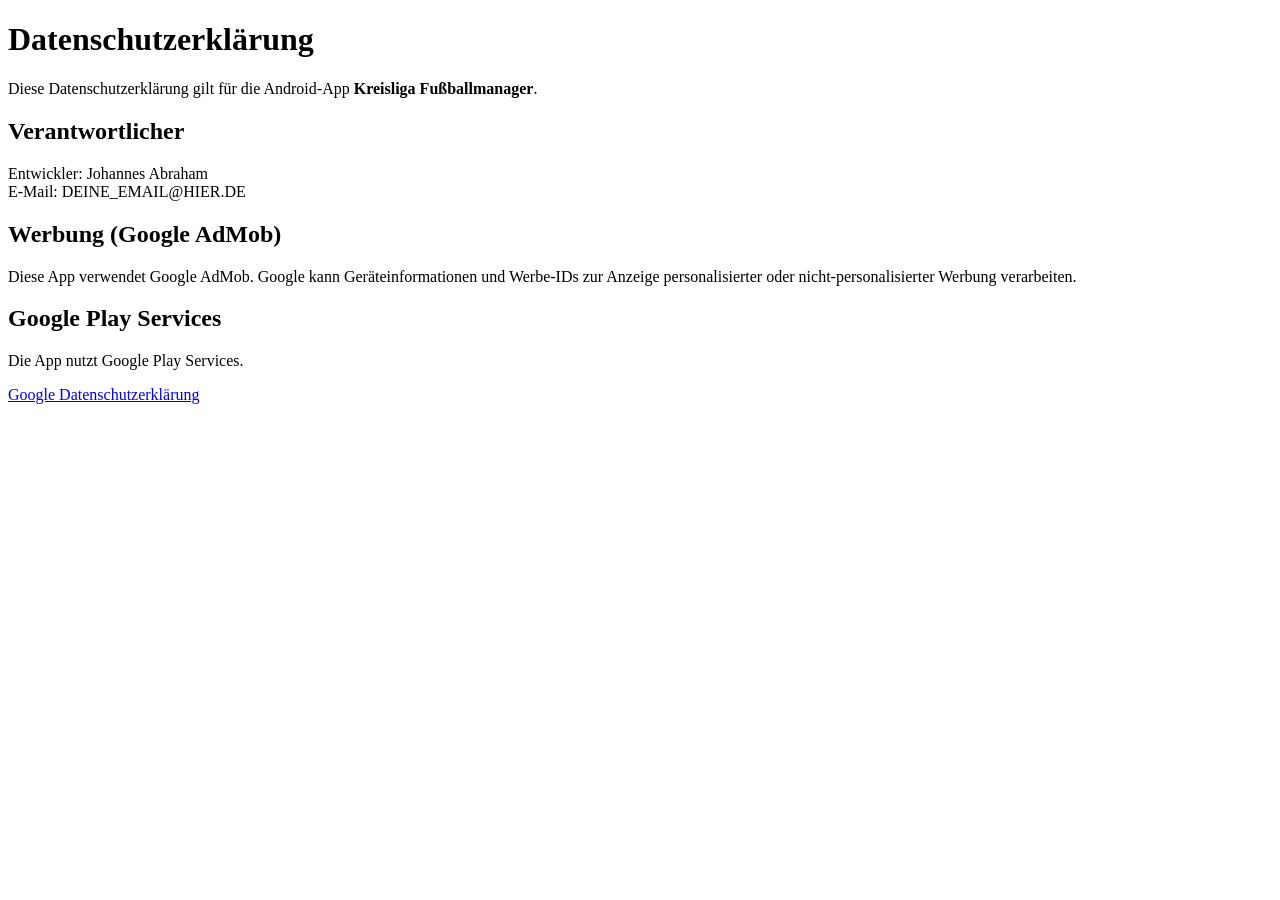
==== index.html @ 64cc6df3 "Create index.html" ====
<!DOCTYPE html>
<html lang="de">
<head>
  <meta charset="UTF-8">
  <title>Datenschutzerklärung – Kreisliga Fußballmanager</title>
</head>
<body>
  <h1>Datenschutzerklärung</h1>

  <p>
    Diese Datenschutzerklärung gilt für die Android-App
    <strong>Kreisliga Fußballmanager</strong>.
  </p>

  <h2>Verantwortlicher</h2>
  <p>
    Entwickler: Johannes Abraham<br>
    E-Mail: DEINE_EMAIL@HIER.DE
  </p>

  <h2>Werbung (Google AdMob)</h2>
  <p>
    Diese App verwendet Google AdMob. Google kann Geräteinformationen
    und Werbe-IDs zur Anzeige personalisierter oder nicht-personalisierter
    Werbung verarbeiten.
  </p>

  <h2>Google Play Services</h2>
  <p>
    Die App nutzt Google Play Services.
  </p>

  <p>
    <a href="https://policies.google.com/privacy">Google Datenschutzerklärung</a>
  </p>
</body>
</html>
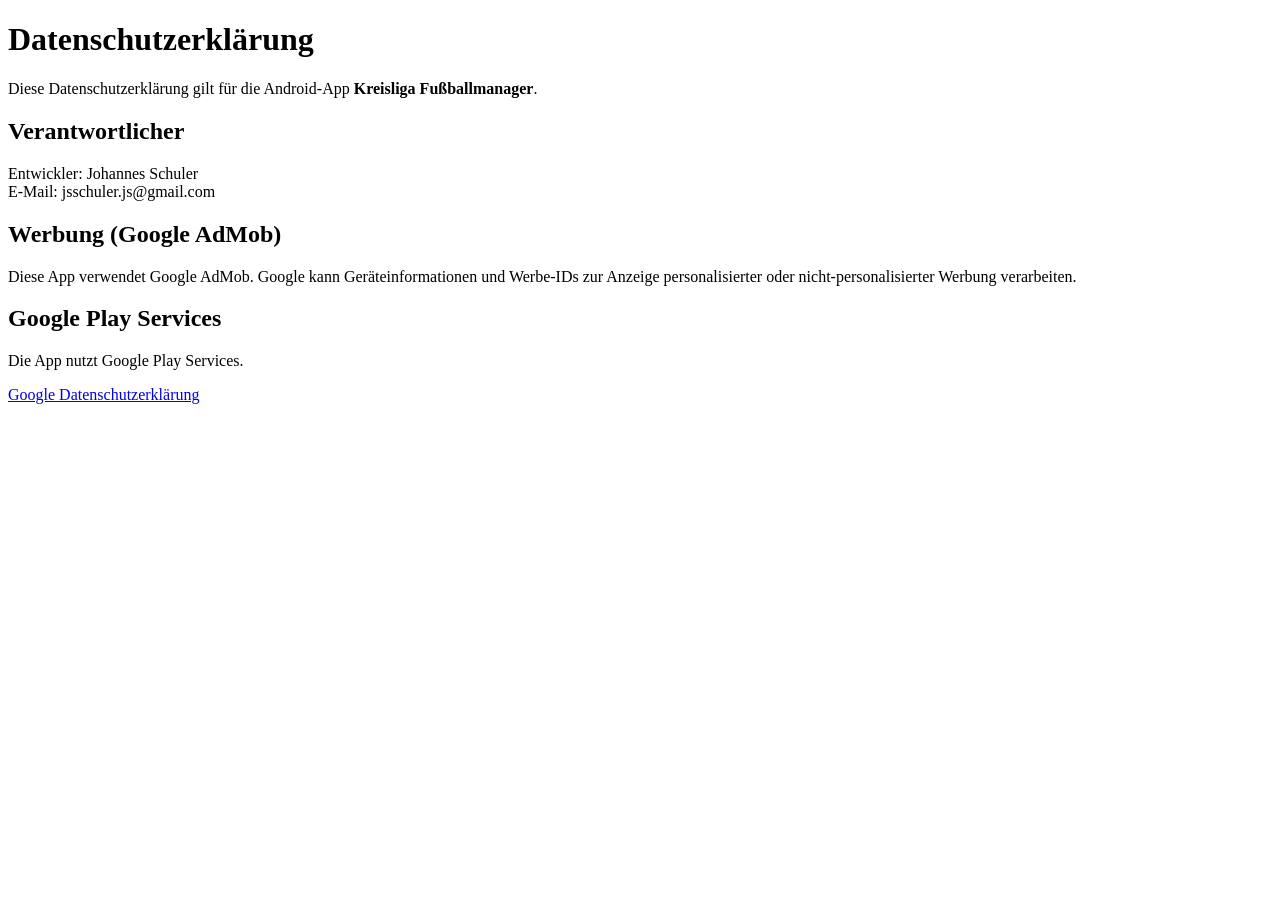
==== commit 25e24215: "Update index.html" ====
--- a/index.html
+++ b/index.html
@@ -14,8 +14,8 @@
 
   <h2>Verantwortlicher</h2>
   <p>
-    Entwickler: Johannes Abraham<br>
-    E-Mail: DEINE_EMAIL@HIER.DE
+    Entwickler: Johannes Schuler<br>
+    E-Mail: jsschuler.js@gmail.com
   </p>
 
   <h2>Werbung (Google AdMob)</h2>
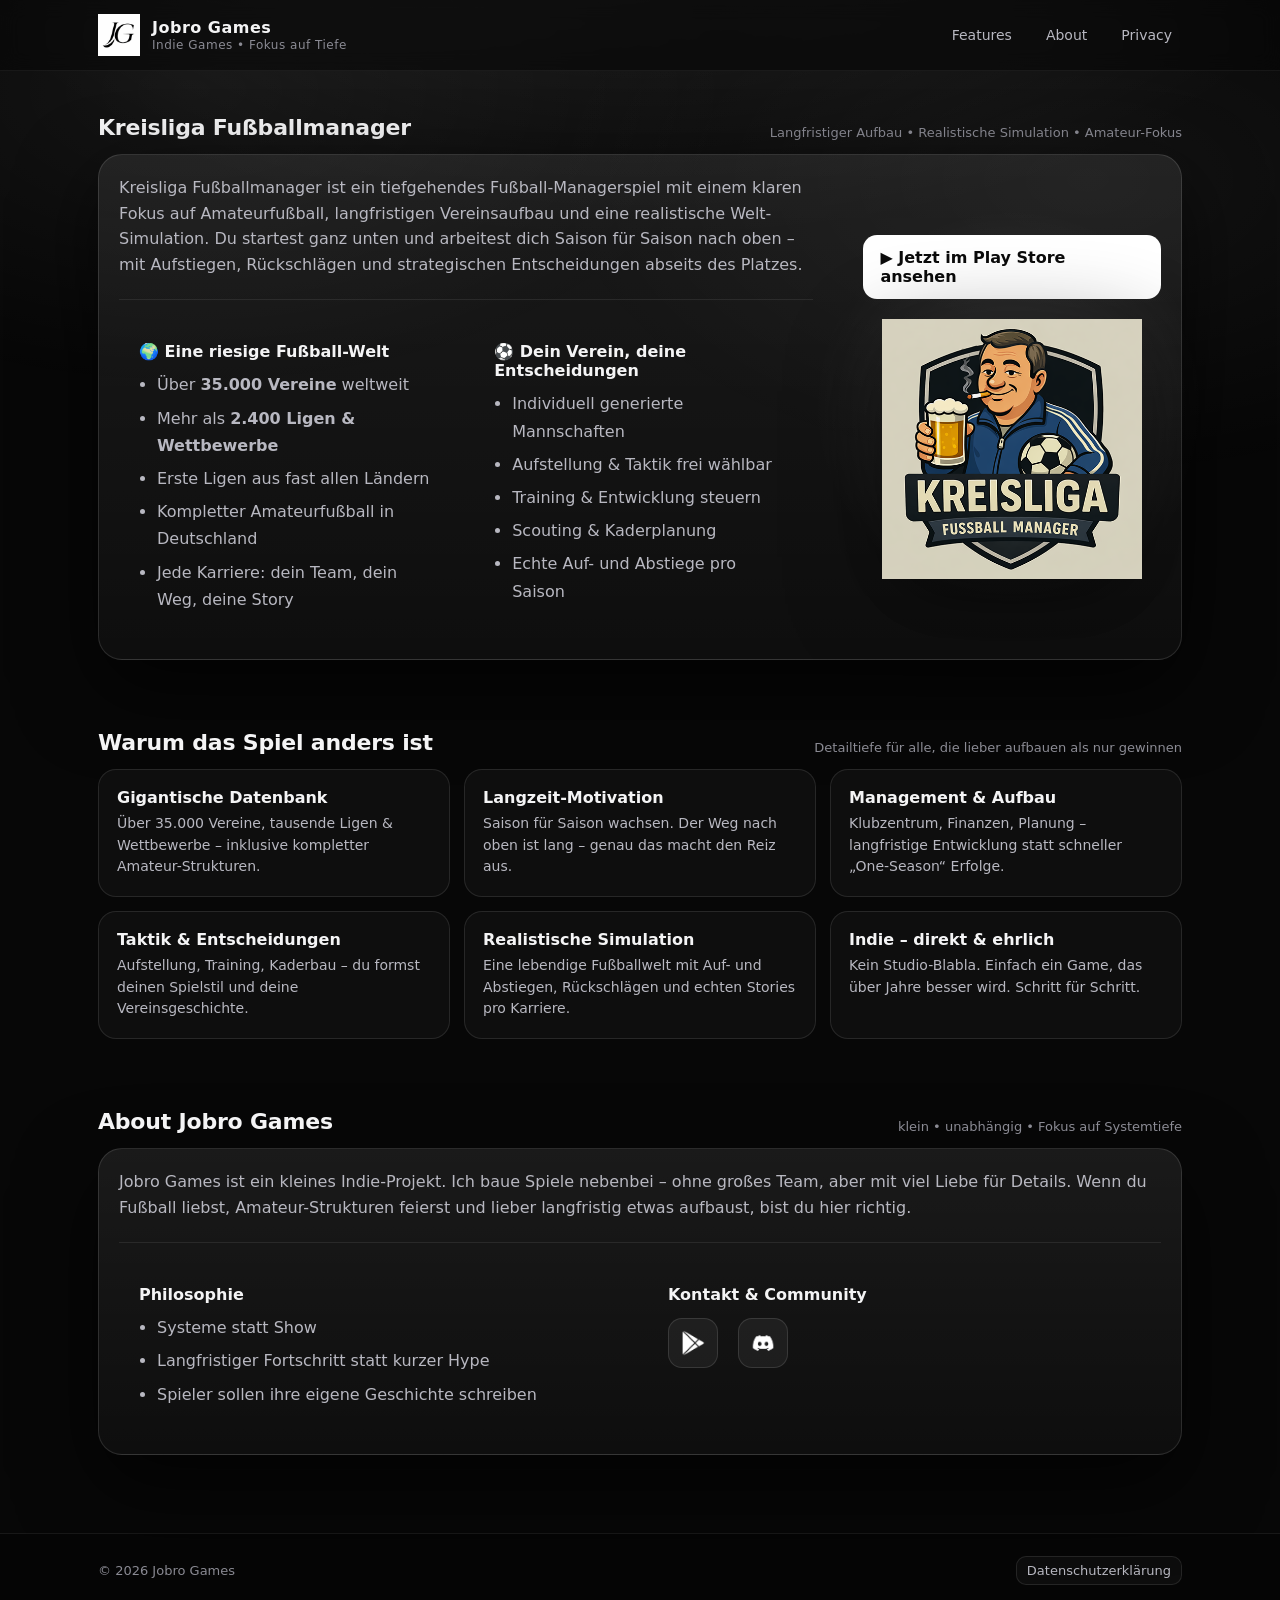
==== commit bffb435a: "Add files via upload" ====
--- a/index.html
+++ b/index.html
@@ -1,37 +1,787 @@
-<!DOCTYPE html>
-<html lang="de">
-<head>
-  <meta charset="UTF-8">
-  <title>Datenschutzerklärung – Kreisliga Fußballmanager</title>
-</head>
-<body>
-  <h1>Datenschutzerklärung</h1>
-
-  <p>
-    Diese Datenschutzerklärung gilt für die Android-App
-    <strong>Kreisliga Fußballmanager</strong>.
-  </p>
-
-  <h2>Verantwortlicher</h2>
-  <p>
-    Entwickler: Johannes Schuler<br>
-    E-Mail: jsschuler.js@gmail.com
-  </p>
-
-  <h2>Werbung (Google AdMob)</h2>
-  <p>
-    Diese App verwendet Google AdMob. Google kann Geräteinformationen
-    und Werbe-IDs zur Anzeige personalisierter oder nicht-personalisierter
-    Werbung verarbeiten.
-  </p>
-
-  <h2>Google Play Services</h2>
-  <p>
-    Die App nutzt Google Play Services.
-  </p>
-
-  <p>
-    <a href="https://policies.google.com/privacy">Google Datenschutzerklärung</a>
-  </p>
-</body>
-</html>
+<!DOCTYPE html>
+<html lang="de">
+<head>
+  <meta charset="UTF-8" />
+  <meta name="viewport" content="width=device-width, initial-scale=1.0" />
+  <title>Jobro Games</title>
+  <meta name="description" content="Jobro Games – Indie Game Development. Featured: Kreisliga Fußballmanager." />
+
+  <style>
+    :root{
+      --bg:#070707;
+      --panel:#0f0f10;
+      --panel2:#121214;
+      --border:#1f1f22;
+      --text:#f4f4f5;
+      --muted:#b8b8c1;
+      --muted2:#8b8b94;
+      --shadow: 0 10px 40px rgba(0,0,0,.55);
+      --radius: 16px;
+      --radius2: 22px;
+    }
+
+    *{box-sizing:border-box}
+    html,body{height:100%}
+    body{
+      margin:0;
+      font-family: ui-sans-serif, system-ui, -apple-system, Segoe UI, Roboto, Arial, "Helvetica Neue", sans-serif;
+        color:var(--text);
+        background: var(--bg);
+        overflow-x:hidden;
+    }
+
+    a{color:inherit; text-decoration:none}
+    .container{max-width:1120px; margin:0 auto; padding:0 18px}
+    .nav{
+      position:sticky; top:0; z-index:50;
+      backdrop-filter: blur(10px);
+      background: rgba(7,7,7,.55);
+      border-bottom: 1px solid rgba(255,255,255,.06);
+    }
+    .nav-inner{
+      display:flex; align-items:center; justify-content:space-between;
+      padding:14px 0;
+    }
+    .brand{
+      display:flex; align-items:center; gap:12px;
+      letter-spacing:.5px;
+    }
+    .brand-badge{
+      width:38px; height:38px;
+      border:1px solid rgba(255,255,255,.18);
+      border-radius:12px;
+      display:grid; place-items:center;
+      background: linear-gradient(180deg, rgba(255,255,255,.08), rgba(255,255,255,.02));
+      box-shadow: 0 8px 25px rgba(0,0,0,.45);
+      font-weight:800;
+    }
+    .brand-title{font-weight:800}
+    .brand-sub{font-size:12px; color:var(--muted2); margin-top:1px}
+
+    .nav-links{display:flex; gap:14px; align-items:center}
+    .nav-links a{
+      font-size:14px; color:var(--muted);
+      padding:8px 10px; border-radius:10px;
+      transition:.2s ease;
+    }
+    .nav-links a:hover{
+      color:var(--text);
+      background: rgba(255,255,255,.06);
+    }
+
+    .hero{
+      padding:56px 0 18px;
+    }
+    .hero-grid{
+      display:grid;
+      grid-template-columns: 1.05fr .95fr;
+      gap:22px;
+      align-items:stretch;
+    }
+    @media (max-width: 980px){
+      .hero-grid{grid-template-columns:1fr; }
+    }
+
+    .card{
+      background: linear-gradient(180deg, rgba(255,255,255,.06), rgba(255,255,255,.02));
+      border:1px solid rgba(255,255,255,.10);
+      border-radius: var(--radius2);
+      box-shadow: var(--shadow);
+    }
+
+    .hero-left{padding:28px}
+    .kicker{
+      display:inline-flex; align-items:center; gap:10px;
+      font-size:12px;
+      color: var(--muted);
+      border: 1px solid rgba(255,255,255,.12);
+      background: rgba(255,255,255,.04);
+      padding:8px 12px;
+      border-radius:999px;
+    }
+    .dot{
+      width:8px; height:8px; border-radius:99px;
+      background: rgba(255,255,255,.75);
+      box-shadow: 0 0 0 6px rgba(255,255,255,.10);
+    }
+
+    h1{
+      margin:14px 0 10px;
+      font-size:46px;
+      line-height:1.05;
+      letter-spacing:-.6px;
+    }
+    @media (max-width: 520px){
+      h1{font-size:36px}
+    }
+
+    .lead{
+      margin:0;
+      color: var(--muted);
+      font-size:16px;
+      line-height:1.6;
+      max-width:58ch;
+    }
+
+    .cta-row{
+      display:flex; flex-wrap:wrap; gap:12px;
+      margin-top:18px;
+    }
+    .btn{
+      display:inline-flex; align-items:center; justify-content:center;
+      gap:10px;
+      padding:12px 16px;
+      border-radius: 14px;
+      border:1px solid rgba(255,255,255,.14);
+      background: rgba(255,255,255,.06);
+      color:var(--text);
+      font-weight:700;
+      transition:.2s ease;
+      cursor:pointer;
+      user-select:none;
+    }
+    .btn:hover{
+      background: rgba(255,255,255,.12);
+      transform: translateY(-1px);
+    }
+    .btn.primary{
+      background: #ffffff;
+      color:#0b0b0b;
+      border-color: rgba(255,255,255,.9);
+    }
+    .btn.primary:hover{
+      background:#f0f0f0;
+    }
+    .btn small{font-weight:600; opacity:.8}
+
+    .mini{
+      margin-top:14px;
+      color: var(--muted2);
+      font-size:13px;
+      line-height:1.5;
+    }
+
+    .hero-right{padding:18px; display:flex; flex-direction:column; gap:14px}
+    .slider{
+      position:relative;
+      overflow:hidden;
+      border-radius: 18px;
+      border:1px solid rgba(255,255,255,.10);
+      background: rgba(0,0,0,.35);
+      min-height:320px;
+    }
+    .slides{
+      display:flex;
+      width:100%;
+      height:100%;
+      transition: transform .45s ease;
+    }
+    .slide{
+      min-width:100%;
+      height:320px;
+      display:grid;
+      place-items:center;
+      position:relative;
+      background:
+        radial-gradient(700px 240px at 50% 20%, rgba(255,255,255,.09), transparent 60%),
+        linear-gradient(180deg, rgba(255,255,255,.04), rgba(255,255,255,.01));
+    }
+
+    /* Falls du Screenshots einfügst:
+       Lege später /assets/s1.jpg ... /assets/s5.jpg ins Repo.
+       Dann werden automatisch echte Bilder angezeigt.
+    */
+    .slide img{
+      width:100%;
+      height:100%;
+      object-fit:cover;
+      opacity:.92;
+      display:block;
+    }
+    .placeholder{
+      text-align:center;
+      padding:18px;
+      color: var(--muted);
+      font-size:14px;
+      line-height:1.5;
+    }
+    .placeholder strong{color:var(--text)}
+    .slider-ui{
+      position:absolute; inset:auto 12px 12px 12px;
+      display:flex; justify-content:space-between; align-items:center;
+      gap:12px;
+      pointer-events:none;
+    }
+    .pills{
+      display:flex; gap:8px; align-items:center; pointer-events:auto;
+    }
+    .pill{
+      width:8px; height:8px; border-radius:99px;
+      background: rgba(255,255,255,.28);
+      border:1px solid rgba(255,255,255,.22);
+      cursor:pointer;
+    }
+    .pill.active{background: rgba(255,255,255,.85)}
+    .arrows{
+      display:flex; gap:8px; pointer-events:auto;
+    }
+    .icon-btn{
+      width:38px; height:38px;
+      border-radius:14px;
+      border:1px solid rgba(255,255,255,.16);
+      background: rgba(0,0,0,.28);
+      display:grid; place-items:center;
+      cursor:pointer;
+      transition:.2s ease;
+    }
+    .icon-btn:hover{background: rgba(255,255,255,.10)}
+    .icon{
+      width:14px; height:14px;
+      border-right:2px solid rgba(255,255,255,.85);
+      border-bottom:2px solid rgba(255,255,255,.85);
+      transform: rotate(135deg);
+      margin-left:2px;
+    }
+    .icon.next{transform: rotate(-45deg); margin-left:-2px}
+
+    .stats{
+      display:grid;
+      grid-template-columns: repeat(3, 1fr);
+      gap:12px;
+    }
+    @media (max-width: 520px){
+      .stats{grid-template-columns:1fr}
+    }
+    .stat{
+      padding:14px 14px;
+      border-radius: 16px;
+      border:1px solid rgba(255,255,255,.10);
+      background: rgba(255,255,255,.03);
+    }
+    .stat .big{font-weight:900; font-size:18px}
+    .stat .small{color:var(--muted2); font-size:12px; margin-top:4px}
+
+    section{padding:26px 0}
+    .section-title{
+      display:flex; align-items:flex-end; justify-content:space-between;
+      gap:16px;
+      margin:18px 0 14px;
+    }
+    .section-title h2{
+      margin:0;
+      font-size:22px;
+      letter-spacing:-.2px;
+    }
+    .section-title p{
+      margin:0;
+      color: var(--muted2);
+      font-size:13px;
+    }
+
+    .grid-2{
+      display:grid;
+      grid-template-columns: 1fr 1fr;
+      gap:16px;
+    }
+    @media (max-width: 980px){
+      .grid-2{grid-template-columns:1fr}
+    }
+
+    .panel{padding:20px}
+    .panel h3{margin:0 0 10px; font-size:16px}
+    .panel ul{margin:0; padding-left:18px; color:var(--muted); line-height:1.7}
+    .panel li{margin:6px 0}
+
+    .feature-grid{
+      display:grid;
+      grid-template-columns: repeat(3, 1fr);
+      gap:14px;
+    }
+    @media (max-width: 980px){
+      .feature-grid{grid-template-columns:1fr}
+    }
+    .feature{
+      padding:18px;
+      border-radius: 18px;
+      border:1px solid rgba(255,255,255,.10);
+      background: rgba(255,255,255,.03);
+    }
+    .feature .title{font-weight:900; margin-bottom:6px}
+    .feature .desc{color:var(--muted); font-size:14px; line-height:1.55}
+
+    .divider{
+      height:1px; background: rgba(255,255,255,.08);
+      margin: 22px 0;
+    }
+
+    footer{
+      margin-top: 30px;
+      border-top:1px solid rgba(255,255,255,.08);
+      background: rgba(0,0,0,.25);
+    }
+    .footer-inner{
+      padding:22px 0;
+      display:flex; flex-wrap:wrap;
+      gap:14px;
+      align-items:center;
+      justify-content:space-between;
+      color: var(--muted2);
+      font-size:13px;
+    }
+    .footer-links{display:flex; gap:12px; flex-wrap:wrap}
+    .footer-links a{
+      color: var(--muted);
+      padding:6px 10px;
+      border-radius: 10px;
+      border:1px solid rgba(255,255,255,.10);
+      background: rgba(255,255,255,.03);
+    }
+    .footer-links a:hover{
+      color: var(--text);
+      background: rgba(255,255,255,.08);
+    }
+
+    /* Smooth reveal */
+    .reveal{opacity:0; transform: translateY(10px); transition: .55s ease}
+    .reveal.show{opacity:1; transform: translateY(0)}
+    .brand-logo{
+        width:42px;
+        height:42px;
+        display:flex;
+        align-items:center;
+        justify-content:center;
+        }
+
+        .brand-logo img{
+        max-width:100%;
+        max-height:100%;
+        object-fit:contain;
+        }
+    body::before{
+    content:"";
+    position:fixed;
+    inset:0;
+    z-index:-1;
+    background:
+        radial-gradient(1200px 600px at 50% -120px, rgba(255,255,255,.10), transparent 60%),
+        radial-gradient(900px 500px at 15% 10%, rgba(255,255,255,.06), transparent 60%),
+        radial-gradient(900px 500px at 85% 20%, rgba(255,255,255,.05), transparent 60%);
+    }
+    html{
+    scroll-behavior: smooth;
+    }
+    .brand-logo img{
+  max-width:100%;
+  max-height:100%;
+  object-fit:contain;
+}
+.game-layout{
+  display:grid;
+  grid-template-columns: 1.2fr 0.8fr;
+  gap:40px;
+  align-items:center;
+}
+
+.game-right{
+  display:flex;
+  justify-content:center;
+  align-items:center;
+}
+
+.game-right img{
+  max-width:100%;
+  height:auto;
+  opacity:0.95;
+  transition:0.3s ease;
+}
+
+
+/* Mobile */
+@media (max-width: 980px){
+  .game-layout{
+    grid-template-columns:1fr;
+  }
+
+  .game-right{
+    margin-top:30px;
+  }
+}
+
+.game-layout{
+  display:grid;
+  grid-template-columns: 1.1fr 0.9fr;
+  gap:50px;
+  align-items:center;
+  position:relative;
+}
+
+.game-left{
+  position:relative;
+  z-index:2;
+}
+
+.game-right{
+  position:relative;
+  display:flex;
+  flex-direction:column;
+  align-items:center;
+  justify-content:center;
+  gap:20px;
+}
+
+.game-right img{
+  max-width:420px;
+  width:100%;
+  height:auto;
+  opacity:0.96;
+  transition:0.4s ease;
+  filter: drop-shadow(0 30px 60px rgba(0,0,0,.6));
+}
+
+/* dezenter Glow hinter Logo */
+.game-right::before{
+  content:"";
+  position:absolute;
+  width:480px;
+  height:480px;
+  background:radial-gradient(circle, rgba(255,255,255,.12), transparent 60%);
+  z-index:-1;
+  border-radius:50%;
+}
+
+@media (max-width: 980px){
+  .game-layout{
+    grid-template-columns:1fr;
+    gap:30px;
+  }
+
+  .game-right{
+    order:-1;
+  }
+
+  .game-right img{
+    max-width:280px;
+  }
+
+  .hero-cta{
+    width:100%;
+    text-align:center;
+  }
+}
+
+.card{
+  background: linear-gradient(180deg, rgba(255,255,255,.08), rgba(255,255,255,.03));
+  border:1px solid rgba(255,255,255,.12);
+  border-radius: 24px;
+  box-shadow: 0 30px 80px rgba(0,0,0,.65);
+}
+.game-right img{
+  width:260px;           /* <- hier die Zielbreite */
+  max-width:100%;
+  height:auto;
+  opacity:0.96;
+  transition:0.4s ease;
+  filter: drop-shadow(0 25px 50px rgba(0,0,0,.55));
+}
+
+.game-layout{
+  grid-template-columns: 1.4fr 0.6fr;
+}
+
+.icon-links{
+  display:flex;
+  gap:20px;
+  margin-top:14px;
+}
+
+.icon-link{
+  width:50px;
+  height:50px;
+  display:flex;
+  align-items:center;
+  justify-content:center;
+  border-radius:14px;
+  border:1px solid rgba(255,255,255,.12);
+  background:rgba(255,255,255,.05);
+  transition:.25s ease;
+}
+
+.icon-link:hover{
+  background:rgba(255,255,255,.12);
+  transform:translateY(-3px);
+}
+
+.icon-link img{
+  width:26px;
+  height:26px;
+  object-fit:contain;
+}
+
+section{
+  scroll-margin-top: 90px;
+}
+
+  </style>
+</head>
+
+<body>
+  <div class="nav">
+    <div class="container">
+      <div class="nav-inner">
+        <div class="brand">
+          <div class="brand-logo">
+            <img src="/assets/logo.png" alt="Jobro Games Logo">
+            </div>
+          <div>
+            <div class="brand-title">Jobro Games</div>
+            <div class="brand-sub">Indie Games • Fokus auf Tiefe</div>
+          </div>
+        </div>
+        <div class="nav-links">
+          <a href="#features">Features</a>
+          <a href="#about">About</a>
+          <a href="/privacy.html">Privacy</a>
+        </div>
+      </div>
+    </div>
+  </div>
+
+  <main class="container">
+
+    <!-- GAME -->
+    <section id="game" class="reveal">
+
+  <div class="section-title">
+    <h2>Kreisliga Fußballmanager</h2>
+    <p>Langfristiger Aufbau • Realistische Simulation • Amateur-Fokus</p>
+  </div>
+
+  <div class="card panel game-layout">
+
+    <!-- LINKER BEREICH -->
+    <div class="game-left">
+      <p class="lead" style="max-width:none">
+        Kreisliga Fußballmanager ist ein tiefgehendes Fußball-Managerspiel mit einem klaren Fokus auf Amateurfußball,
+        langfristigen Vereinsaufbau und eine realistische Welt-Simulation.
+        Du startest ganz unten und arbeitest dich Saison für Saison nach oben – mit Aufstiegen, Rückschlägen
+        und strategischen Entscheidungen abseits des Platzes.
+      </p>
+
+      <div class="divider"></div>
+
+      <div class="grid-2">
+        <div class="panel">
+          <h3>🌍 Eine riesige Fußball-Welt</h3>
+          <ul>
+            <li>Über <strong>35.000 Vereine</strong> weltweit</li>
+            <li>Mehr als <strong>2.400 Ligen & Wettbewerbe</strong></li>
+            <li>Erste Ligen aus fast allen Ländern</li>
+            <li>Kompletter Amateurfußball in Deutschland</li>
+            <li>Jede Karriere: dein Team, dein Weg, deine Story</li>
+          </ul>
+        </div>
+
+        <div class="panel">
+          <h3>⚽ Dein Verein, deine Entscheidungen</h3>
+          <ul>
+            <li>Individuell generierte Mannschaften</li>
+            <li>Aufstellung & Taktik frei wählbar</li>
+            <li>Training & Entwicklung steuern</li>
+            <li>Scouting & Kaderplanung</li>
+            <li>Echte Auf- und Abstiege pro Saison</li>
+          </ul>
+        </div>
+      </div>
+
+
+    </div>
+
+    <!-- RECHTER BEREICH -->
+    <div class="game-right">
+
+    <a class="btn primary hero-cta"
+        href="https://play.google.com/store/apps/details?id=de.kreisliga.manager"
+        target="_blank" rel="noopener">
+        ▶ Jetzt im Play Store ansehen
+    </a>
+    <img src="/assets/kreisliga-logo.png" alt="Kreisliga Fußballmanager Logo">
+    </div>
+
+  </div>
+
+</section>
+
+    <!-- FEATURES -->
+    <section id="features" class="reveal">
+      <div class="section-title">
+        <h2>Warum das Spiel anders ist</h2>
+        <p>Detailtiefe für alle, die lieber aufbauen als nur gewinnen</p>
+      </div>
+
+      <div class="feature-grid">
+        <div class="feature">
+          <div class="title">Gigantische Datenbank</div>
+          <div class="desc">Über 35.000 Vereine, tausende Ligen & Wettbewerbe – inklusive kompletter Amateur-Strukturen.</div>
+        </div>
+        <div class="feature">
+          <div class="title">Langzeit-Motivation</div>
+          <div class="desc">Saison für Saison wachsen. Der Weg nach oben ist lang – genau das macht den Reiz aus.</div>
+        </div>
+        <div class="feature">
+          <div class="title">Management & Aufbau</div>
+          <div class="desc">Klubzentrum, Finanzen, Planung – langfristige Entwicklung statt schneller „One-Season“ Erfolge.</div>
+        </div>
+        <div class="feature">
+          <div class="title">Taktik & Entscheidungen</div>
+          <div class="desc">Aufstellung, Training, Kaderbau – du formst deinen Spielstil und deine Vereinsgeschichte.</div>
+        </div>
+        <div class="feature">
+          <div class="title">Realistische Simulation</div>
+          <div class="desc">Eine lebendige Fußballwelt mit Auf- und Abstiegen, Rückschlägen und echten Stories pro Karriere.</div>
+        </div>
+        <div class="feature">
+          <div class="title">Indie – direkt & ehrlich</div>
+          <div class="desc">Kein Studio-Blabla. Einfach ein Game, das über Jahre besser wird. Schritt für Schritt.</div>
+        </div>
+      </div>
+    </section>
+
+    <!-- ABOUT -->
+    <section id="about" class="reveal">
+      <div class="section-title">
+        <h2>About Jobro Games</h2>
+        <p>klein • unabhängig • Fokus auf Systemtiefe</p>
+      </div>
+
+      <div class="card panel">
+        <p class="lead" style="max-width:none">
+          Jobro Games ist ein kleines Indie-Projekt. Ich baue Spiele nebenbei – ohne großes Team,
+          aber mit viel Liebe für Details. Wenn du Fußball liebst, Amateur-Strukturen feierst und
+          lieber langfristig etwas aufbaust, bist du hier richtig.
+        </p>
+
+        <div class="divider"></div>
+
+        <div class="grid-2">
+          <div class="panel">
+            <h3>Philosophie</h3>
+            <ul>
+              <li>Systeme statt Show</li>
+              <li>Langfristiger Fortschritt statt kurzer Hype</li>
+              <li>Spieler sollen ihre eigene Geschichte schreiben</li>
+            </ul>
+          </div>
+            <div class="panel">
+            <h3>Kontakt & Community</h3>
+
+            <div class="icon-links">
+
+                <a href="https://play.google.com/store/apps/details?id=de.kreisliga.manager"
+                target="_blank" rel="noopener"
+                class="icon-link">
+                <img src="/assets/icons/google-play.png" alt="Google Play">
+                </a>
+
+                <a href="https://discord.gg/mZrKCEYVQP"
+                target="_blank" rel="noopener"
+                class="icon-link">
+                <img src="/assets/icons/discord.png" alt="Discord">
+                </a>
+
+            </div>
+            </div>
+        </div>
+      </div>
+    </section>
+
+    <div style="height:22px"></div>
+  </main>
+
+  <footer>
+    <div class="container">
+      <div class="footer-inner">
+        <div>© <span id="year"></span> Jobro Games</div>
+        <div class="footer-links">
+          <a href="/privacy.html">Datenschutzerklärung</a>
+          <!-- Optional: später ergänzen -->
+          <!-- <a href="/impressum.html">Impressum</a> -->
+        </div>
+      </div>
+    </div>
+  </footer>
+
+  <script>
+    // Footer year
+    document.getElementById("year").textContent = new Date().getFullYear();
+
+    // Reveal on scroll
+    const els = Array.from(document.querySelectorAll(".reveal"));
+    const io = new IntersectionObserver((entries)=>{
+      for(const e of entries){
+        if(e.isIntersecting) e.target.classList.add("show");
+      }
+    }, {threshold: 0.12});
+    els.forEach(el => io.observe(el));
+
+    // Slider
+    const slidesEl = document.getElementById("slides");
+    const sliderEl = document.getElementById("slider");
+    const total = slidesEl.children.length;
+    const pillsEl = document.getElementById("pills");
+    const prevBtn = document.getElementById("prevBtn");
+    const nextBtn = document.getElementById("nextBtn");
+
+    let idx = 0;
+    let autoTimer = null;
+
+    function renderPills(){
+      pillsEl.innerHTML = "";
+      for(let i=0;i<total;i++){
+        const p = document.createElement("div");
+        p.className = "pill" + (i===idx ? " active" : "");
+        p.title = "Slide " + (i+1);
+        p.onclick = () => go(i);
+        pillsEl.appendChild(p);
+      }
+    }
+
+    function go(n){
+      idx = (n + total) % total;
+      slidesEl.style.transform = "translateX(" + (-idx*100) + "%)";
+      renderPills();
+      restartAuto();
+    }
+
+    function prev(){ go(idx - 1); }
+    function next(){ go(idx + 1); }
+
+    function restartAuto(){
+      if(autoTimer) clearInterval(autoTimer);
+      autoTimer = setInterval(next, 5500);
+    }
+
+    prevBtn.onclick = prev;
+    nextBtn.onclick = next;
+
+    // Swipe (mobile)
+    let startX = null;
+    sliderEl.addEventListener("touchstart", (e)=>{
+      startX = e.touches[0].clientX;
+    }, {passive:true});
+    sliderEl.addEventListener("touchend", (e)=>{
+      if(startX == null) return;
+      const endX = e.changedTouches[0].clientX;
+      const diff = endX - startX;
+      if(Math.abs(diff) > 40){
+        diff > 0 ? prev() : next();
+      }
+      startX = null;
+    }, {passive:true});
+
+    // init
+    renderPills();
+    go(0);
+    restartAuto();
+  </script>
+</body>
+</html>
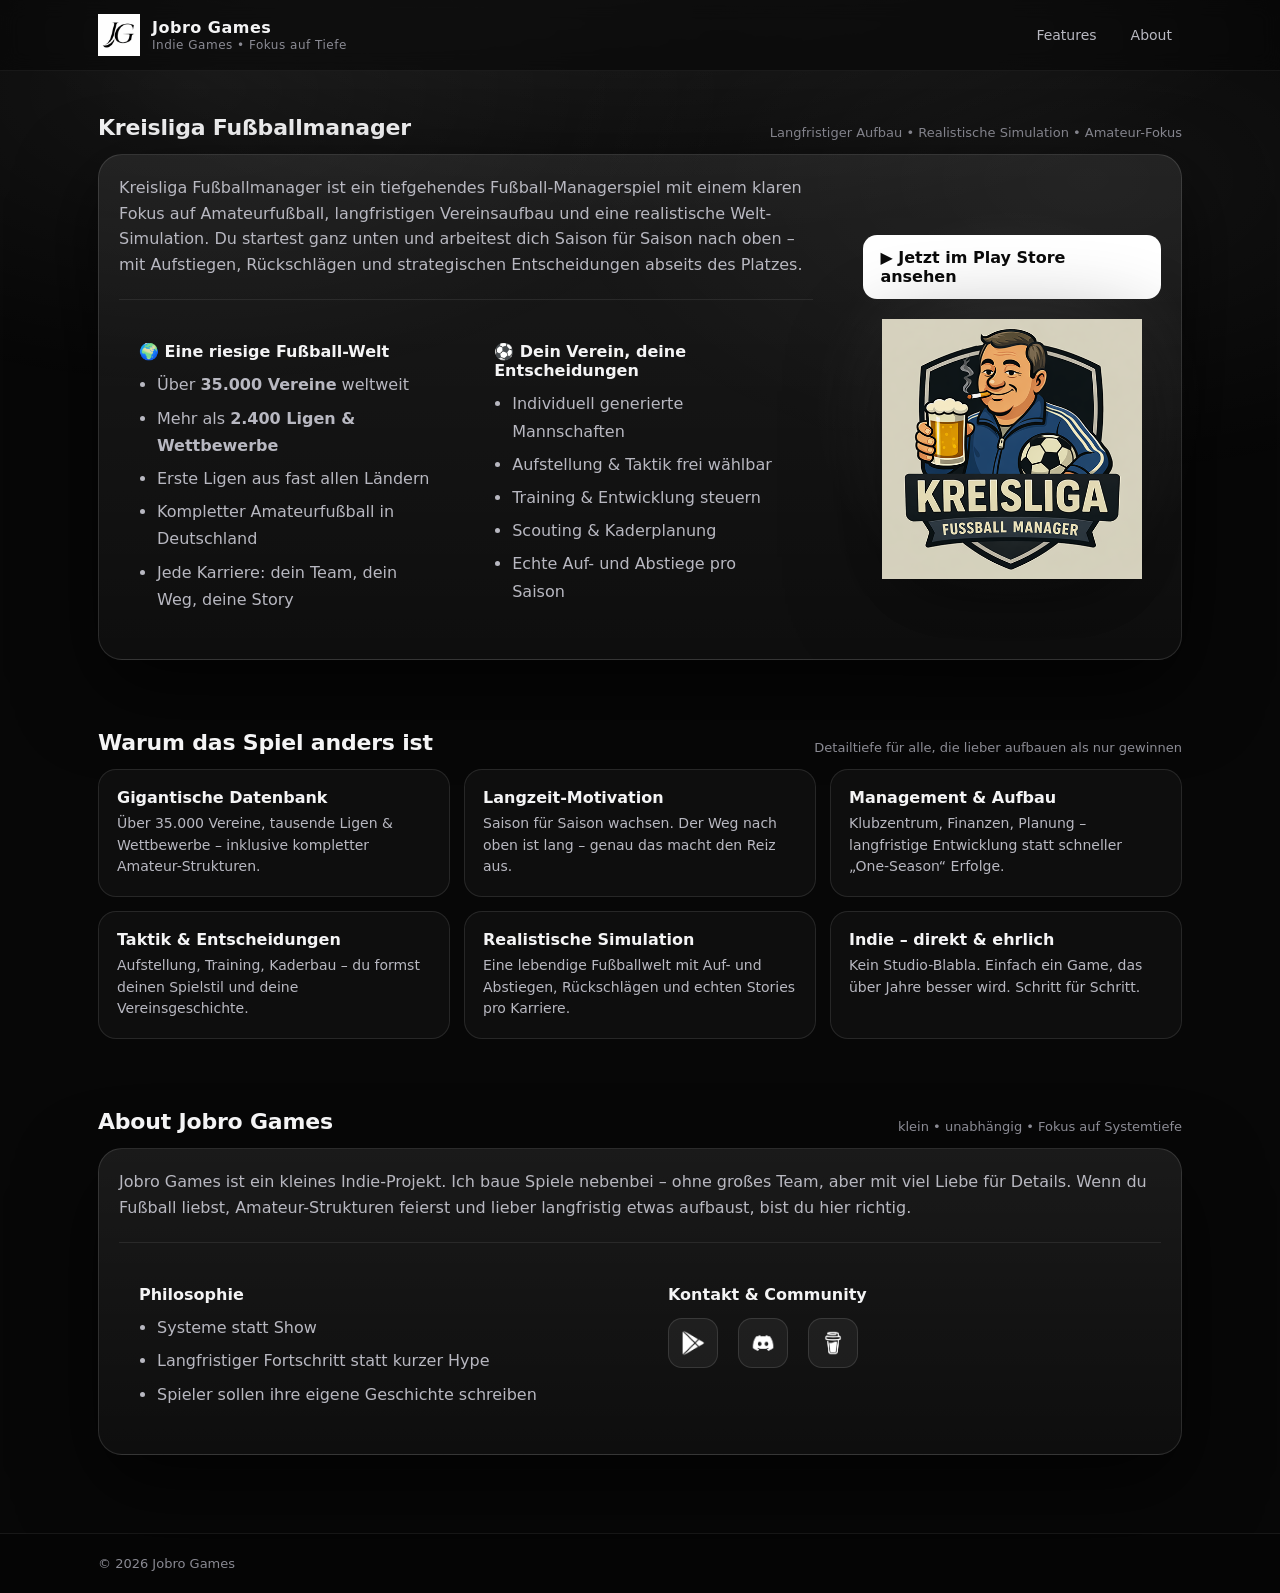
==== commit 15179d18: "Add files via upload" ====
--- a/index.html
+++ b/index.html
@@ -18,20 +18,36 @@
       --shadow: 0 10px 40px rgba(0,0,0,.55);
       --radius: 16px;
       --radius2: 22px;
+
+      --navH: 64px;
     }
 
     *{box-sizing:border-box}
     html,body{height:100%}
+    html{scroll-behavior:smooth;}
     body{
       margin:0;
       font-family: ui-sans-serif, system-ui, -apple-system, Segoe UI, Roboto, Arial, "Helvetica Neue", sans-serif;
-        color:var(--text);
-        background: var(--bg);
-        overflow-x:hidden;
+      color:var(--text);
+      background: var(--bg);
+      overflow-x:hidden;
+    }
+
+    body::before{
+      content:"";
+      position:fixed;
+      inset:0;
+      z-index:-1;
+      background:
+        radial-gradient(1200px 600px at 50% -120px, rgba(255,255,255,.10), transparent 60%),
+        radial-gradient(900px 500px at 15% 10%, rgba(255,255,255,.06), transparent 60%),
+        radial-gradient(900px 500px at 85% 20%, rgba(255,255,255,.05), transparent 60%);
     }
 
     a{color:inherit; text-decoration:none}
     .container{max-width:1120px; margin:0 auto; padding:0 18px}
+
+    /* ===== NAV ===== */
     .nav{
       position:sticky; top:0; z-index:50;
       backdrop-filter: blur(10px);
@@ -41,24 +57,34 @@
     .nav-inner{
       display:flex; align-items:center; justify-content:space-between;
       padding:14px 0;
-    }
+      min-height: var(--navH);
+    }
+
     .brand{
       display:flex; align-items:center; gap:12px;
       letter-spacing:.5px;
-    }
-    .brand-badge{
-      width:38px; height:38px;
-      border:1px solid rgba(255,255,255,.18);
-      border-radius:12px;
-      display:grid; place-items:center;
-      background: linear-gradient(180deg, rgba(255,255,255,.08), rgba(255,255,255,.02));
-      box-shadow: 0 8px 25px rgba(0,0,0,.45);
-      font-weight:800;
-    }
-    .brand-title{font-weight:800}
-    .brand-sub{font-size:12px; color:var(--muted2); margin-top:1px}
-
-    .nav-links{display:flex; gap:14px; align-items:center}
+      min-width: 0;
+    }
+    .brand-logo{
+      width:42px;
+      height:42px;
+      display:flex;
+      align-items:center;
+      justify-content:center;
+      flex: 0 0 auto;
+    }
+    .brand-logo img{
+      max-width:100%;
+      max-height:100%;
+      object-fit:contain;
+      display:block;
+    }
+    .brand-title{font-weight:800; white-space:nowrap}
+    .brand-sub{font-size:12px; color:var(--muted2); margin-top:1px; white-space:nowrap}
+
+    .nav-links{
+      display:flex; gap:14px; align-items:center;
+    }
     .nav-links a{
       font-size:14px; color:var(--muted);
       padding:8px 10px; border-radius:10px;
@@ -69,40 +95,59 @@
       background: rgba(255,255,255,.06);
     }
 
-    .hero{
-      padding:56px 0 18px;
-    }
-    .hero-grid{
-      display:grid;
-      grid-template-columns: 1.05fr .95fr;
-      gap:22px;
-      align-items:stretch;
-    }
-    @media (max-width: 980px){
-      .hero-grid{grid-template-columns:1fr; }
-    }
-
+    /* Mobile nav toggle + drawer */
+    .nav-toggle{
+      display:none;
+      width:44px; height:44px;
+      border-radius:14px;
+      border:1px solid rgba(255,255,255,.16);
+      background: rgba(255,255,255,.04);
+      color: var(--text);
+      cursor:pointer;
+      align-items:center;
+      justify-content:center;
+      transition:.2s ease;
+    }
+    .nav-toggle:hover{background: rgba(255,255,255,.10)}
+    .burger{
+      width:18px; height:12px; position:relative;
+    }
+    .burger span{
+      position:absolute; left:0; right:0;
+      height:2px; border-radius:99px;
+      background: rgba(255,255,255,.85);
+      transition:.2s ease;
+    }
+    .burger span:nth-child(1){top:0}
+    .burger span:nth-child(2){top:5px; opacity:.9}
+    .burger span:nth-child(3){bottom:0}
+    .nav-open .burger span:nth-child(1){transform: translateY(5px) rotate(45deg)}
+    .nav-open .burger span:nth-child(2){opacity:0}
+    .nav-open .burger span:nth-child(3){transform: translateY(-5px) rotate(-45deg)}
+
+    .nav-drawer{
+      display:none;
+      padding: 10px 0 16px;
+    }
+    .nav-drawer a{
+      display:block;
+      padding:12px 14px;
+      margin: 8px 0;
+      border-radius:14px;
+      border:1px solid rgba(255,255,255,.10);
+      background: rgba(255,255,255,.03);
+      color: var(--text);
+      font-weight:700;
+    }
+    .nav-drawer a:active{transform: translateY(1px)}
+    .nav-open .nav-drawer{display:block}
+
+    /* ===== TYPO + CARDS ===== */
     .card{
-      background: linear-gradient(180deg, rgba(255,255,255,.06), rgba(255,255,255,.02));
-      border:1px solid rgba(255,255,255,.10);
-      border-radius: var(--radius2);
-      box-shadow: var(--shadow);
-    }
-
-    .hero-left{padding:28px}
-    .kicker{
-      display:inline-flex; align-items:center; gap:10px;
-      font-size:12px;
-      color: var(--muted);
-      border: 1px solid rgba(255,255,255,.12);
-      background: rgba(255,255,255,.04);
-      padding:8px 12px;
-      border-radius:999px;
-    }
-    .dot{
-      width:8px; height:8px; border-radius:99px;
-      background: rgba(255,255,255,.75);
-      box-shadow: 0 0 0 6px rgba(255,255,255,.10);
+      background: linear-gradient(180deg, rgba(255,255,255,.08), rgba(255,255,255,.03));
+      border:1px solid rgba(255,255,255,.12);
+      border-radius: 24px;
+      box-shadow: 0 30px 80px rgba(0,0,0,.65);
     }
 
     h1{
@@ -111,10 +156,6 @@
       line-height:1.05;
       letter-spacing:-.6px;
     }
-    @media (max-width: 520px){
-      h1{font-size:36px}
-    }
-
     .lead{
       margin:0;
       color: var(--muted);
@@ -123,6 +164,115 @@
       max-width:58ch;
     }
 
+    section{
+      padding:26px 0;
+      scroll-margin-top: 90px;
+    }
+
+    .section-title{
+      display:flex; align-items:flex-end; justify-content:space-between;
+      gap:16px;
+      margin:18px 0 14px;
+    }
+    .section-title h2{
+      margin:0;
+      font-size:22px;
+      letter-spacing:-.2px;
+    }
+    .section-title p{
+      margin:0;
+      color: var(--muted2);
+      font-size:13px;
+    }
+
+    .panel{padding:20px}
+    .panel h3{margin:0 0 10px; font-size:16px}
+    .panel ul{margin:0; padding-left:18px; color:var(--muted); line-height:1.7}
+    .panel li{margin:6px 0}
+
+    .divider{
+      height:1px; background: rgba(255,255,255,.08);
+      margin: 22px 0;
+    }
+
+    /* ===== GAME SECTION LAYOUT ===== */
+    .game-layout{
+      display:grid;
+      grid-template-columns: 1.4fr 0.6fr; /* desktop look bleibt */
+      gap:50px;
+      align-items:center;
+      position:relative;
+    }
+    .game-left{position:relative; z-index:2;}
+    .game-right{
+      position:relative;
+      display:flex;
+      flex-direction:column;
+      align-items:center;
+      justify-content:center;
+      gap:20px;
+    }
+    .game-right img{
+      width:260px;
+      max-width:100%;
+      height:auto;
+      opacity:0.96;
+      transition:0.4s ease;
+      filter: drop-shadow(0 25px 50px rgba(0,0,0,.55));
+      display:block;
+    }
+    .game-right::before{
+      content:"";
+      position:absolute;
+      width:480px;
+      height:480px;
+      background:radial-gradient(circle, rgba(255,255,255,.12), transparent 60%);
+      z-index:-1;
+      border-radius:50%;
+    }
+
+    .grid-2{
+      display:grid;
+      grid-template-columns: 1fr 1fr;
+      gap:16px;
+    }
+    @media (max-width: 980px){
+      .grid-2{grid-template-columns:1fr}
+    }
+
+    /* Mobile-only accordion (statt lange Listen oben) */
+    .mobile-accordion{display:none; margin-top: 8px;}
+    .details-card{
+      border:1px solid rgba(255,255,255,.10);
+      background: rgba(255,255,255,.03);
+      border-radius: 18px;
+      overflow:hidden;
+    }
+    .details-card summary{
+      list-style:none;
+      cursor:pointer;
+      padding:14px 16px;
+      font-weight:900;
+      display:flex;
+      align-items:center;
+      justify-content:space-between;
+      gap:10px;
+    }
+    .details-card summary::-webkit-details-marker{display:none}
+    .details-card summary .chev{
+      width:10px; height:10px;
+      border-right:2px solid rgba(255,255,255,.75);
+      border-bottom:2px solid rgba(255,255,255,.75);
+      transform: rotate(45deg);
+      transition:.2s ease;
+      margin-top:-2px;
+      flex: 0 0 auto;
+    }
+    .details-card[open] summary .chev{transform: rotate(-135deg); margin-top: 3px;}
+    .details-body{padding: 0 16px 14px; color: var(--muted); line-height:1.7;}
+    .details-body ul{margin:0; padding-left:18px;}
+
+    /* ===== BUTTONS ===== */
     .cta-row{
       display:flex; flex-wrap:wrap; gap:12px;
       margin-top:18px;
@@ -149,149 +299,10 @@
       color:#0b0b0b;
       border-color: rgba(255,255,255,.9);
     }
-    .btn.primary:hover{
-      background:#f0f0f0;
-    }
+    .btn.primary:hover{background:#f0f0f0;}
     .btn small{font-weight:600; opacity:.8}
 
-    .mini{
-      margin-top:14px;
-      color: var(--muted2);
-      font-size:13px;
-      line-height:1.5;
-    }
-
-    .hero-right{padding:18px; display:flex; flex-direction:column; gap:14px}
-    .slider{
-      position:relative;
-      overflow:hidden;
-      border-radius: 18px;
-      border:1px solid rgba(255,255,255,.10);
-      background: rgba(0,0,0,.35);
-      min-height:320px;
-    }
-    .slides{
-      display:flex;
-      width:100%;
-      height:100%;
-      transition: transform .45s ease;
-    }
-    .slide{
-      min-width:100%;
-      height:320px;
-      display:grid;
-      place-items:center;
-      position:relative;
-      background:
-        radial-gradient(700px 240px at 50% 20%, rgba(255,255,255,.09), transparent 60%),
-        linear-gradient(180deg, rgba(255,255,255,.04), rgba(255,255,255,.01));
-    }
-
-    /* Falls du Screenshots einfügst:
-       Lege später /assets/s1.jpg ... /assets/s5.jpg ins Repo.
-       Dann werden automatisch echte Bilder angezeigt.
-    */
-    .slide img{
-      width:100%;
-      height:100%;
-      object-fit:cover;
-      opacity:.92;
-      display:block;
-    }
-    .placeholder{
-      text-align:center;
-      padding:18px;
-      color: var(--muted);
-      font-size:14px;
-      line-height:1.5;
-    }
-    .placeholder strong{color:var(--text)}
-    .slider-ui{
-      position:absolute; inset:auto 12px 12px 12px;
-      display:flex; justify-content:space-between; align-items:center;
-      gap:12px;
-      pointer-events:none;
-    }
-    .pills{
-      display:flex; gap:8px; align-items:center; pointer-events:auto;
-    }
-    .pill{
-      width:8px; height:8px; border-radius:99px;
-      background: rgba(255,255,255,.28);
-      border:1px solid rgba(255,255,255,.22);
-      cursor:pointer;
-    }
-    .pill.active{background: rgba(255,255,255,.85)}
-    .arrows{
-      display:flex; gap:8px; pointer-events:auto;
-    }
-    .icon-btn{
-      width:38px; height:38px;
-      border-radius:14px;
-      border:1px solid rgba(255,255,255,.16);
-      background: rgba(0,0,0,.28);
-      display:grid; place-items:center;
-      cursor:pointer;
-      transition:.2s ease;
-    }
-    .icon-btn:hover{background: rgba(255,255,255,.10)}
-    .icon{
-      width:14px; height:14px;
-      border-right:2px solid rgba(255,255,255,.85);
-      border-bottom:2px solid rgba(255,255,255,.85);
-      transform: rotate(135deg);
-      margin-left:2px;
-    }
-    .icon.next{transform: rotate(-45deg); margin-left:-2px}
-
-    .stats{
-      display:grid;
-      grid-template-columns: repeat(3, 1fr);
-      gap:12px;
-    }
-    @media (max-width: 520px){
-      .stats{grid-template-columns:1fr}
-    }
-    .stat{
-      padding:14px 14px;
-      border-radius: 16px;
-      border:1px solid rgba(255,255,255,.10);
-      background: rgba(255,255,255,.03);
-    }
-    .stat .big{font-weight:900; font-size:18px}
-    .stat .small{color:var(--muted2); font-size:12px; margin-top:4px}
-
-    section{padding:26px 0}
-    .section-title{
-      display:flex; align-items:flex-end; justify-content:space-between;
-      gap:16px;
-      margin:18px 0 14px;
-    }
-    .section-title h2{
-      margin:0;
-      font-size:22px;
-      letter-spacing:-.2px;
-    }
-    .section-title p{
-      margin:0;
-      color: var(--muted2);
-      font-size:13px;
-    }
-
-    .grid-2{
-      display:grid;
-      grid-template-columns: 1fr 1fr;
-      gap:16px;
-    }
-    @media (max-width: 980px){
-      .grid-2{grid-template-columns:1fr}
-    }
-
-    .panel{padding:20px}
-    .panel h3{margin:0 0 10px; font-size:16px}
-    .panel ul{margin:0; padding-left:18px; color:var(--muted); line-height:1.7}
-    .panel li{margin:6px 0}
-
+    /* ===== FEATURES GRID ===== */
     .feature-grid{
       display:grid;
       grid-template-columns: repeat(3, 1fr);
@@ -309,11 +320,35 @@
     .feature .title{font-weight:900; margin-bottom:6px}
     .feature .desc{color:var(--muted); font-size:14px; line-height:1.55}
 
-    .divider{
-      height:1px; background: rgba(255,255,255,.08);
-      margin: 22px 0;
-    }
-
+    /* ===== ICON LINKS ===== */
+    .icon-links{
+      display:flex;
+      gap:20px;
+      margin-top:14px;
+    }
+    .icon-link{
+      width:50px;
+      height:50px;
+      display:flex;
+      align-items:center;
+      justify-content:center;
+      border-radius:14px;
+      border:1px solid rgba(255,255,255,.12);
+      background:rgba(255,255,255,.05);
+      transition:.25s ease;
+    }
+    .icon-link:hover{
+      background:rgba(255,255,255,.12);
+      transform:translateY(-3px);
+    }
+    .icon-link img{
+      width:26px;
+      height:26px;
+      object-fit:contain;
+      display:block;
+    }
+
+    /* ===== FOOTER ===== */
     footer{
       margin-top: 30px;
       border-top:1px solid rgba(255,255,255,.08);
@@ -344,204 +379,116 @@
     /* Smooth reveal */
     .reveal{opacity:0; transform: translateY(10px); transition: .55s ease}
     .reveal.show{opacity:1; transform: translateY(0)}
-    .brand-logo{
-        width:42px;
-        height:42px;
-        display:flex;
-        align-items:center;
-        justify-content:center;
-        }
-
-        .brand-logo img{
-        max-width:100%;
-        max-height:100%;
-        object-fit:contain;
-        }
-    body::before{
-    content:"";
-    position:fixed;
-    inset:0;
-    z-index:-1;
-    background:
-        radial-gradient(1200px 600px at 50% -120px, rgba(255,255,255,.10), transparent 60%),
-        radial-gradient(900px 500px at 15% 10%, rgba(255,255,255,.06), transparent 60%),
-        radial-gradient(900px 500px at 85% 20%, rgba(255,255,255,.05), transparent 60%);
-    }
-    html{
-    scroll-behavior: smooth;
-    }
-    .brand-logo img{
-  max-width:100%;
-  max-height:100%;
-  object-fit:contain;
-}
-.game-layout{
-  display:grid;
-  grid-template-columns: 1.2fr 0.8fr;
-  gap:40px;
-  align-items:center;
-}
-
-.game-right{
-  display:flex;
-  justify-content:center;
-  align-items:center;
-}
-
-.game-right img{
-  max-width:100%;
-  height:auto;
-  opacity:0.95;
-  transition:0.3s ease;
-}
-
-
-/* Mobile */
-@media (max-width: 980px){
-  .game-layout{
-    grid-template-columns:1fr;
-  }
-
-  .game-right{
-    margin-top:30px;
-  }
-}
-
-.game-layout{
-  display:grid;
-  grid-template-columns: 1.1fr 0.9fr;
-  gap:50px;
-  align-items:center;
-  position:relative;
-}
-
-.game-left{
-  position:relative;
-  z-index:2;
-}
-
-.game-right{
-  position:relative;
-  display:flex;
-  flex-direction:column;
-  align-items:center;
-  justify-content:center;
-  gap:20px;
-}
-
-.game-right img{
-  max-width:420px;
-  width:100%;
-  height:auto;
-  opacity:0.96;
-  transition:0.4s ease;
-  filter: drop-shadow(0 30px 60px rgba(0,0,0,.6));
-}
-
-/* dezenter Glow hinter Logo */
-.game-right::before{
-  content:"";
-  position:absolute;
-  width:480px;
-  height:480px;
-  background:radial-gradient(circle, rgba(255,255,255,.12), transparent 60%);
-  z-index:-1;
-  border-radius:50%;
-}
-
-@media (max-width: 980px){
-  .game-layout{
-    grid-template-columns:1fr;
-    gap:30px;
-  }
-
-  .game-right{
-    order:-1;
-  }
-
-  .game-right img{
-    max-width:280px;
-  }
-
-  .hero-cta{
-    width:100%;
-    text-align:center;
-  }
-}
-
-.card{
-  background: linear-gradient(180deg, rgba(255,255,255,.08), rgba(255,255,255,.03));
-  border:1px solid rgba(255,255,255,.12);
-  border-radius: 24px;
-  box-shadow: 0 30px 80px rgba(0,0,0,.65);
-}
-.game-right img{
-  width:260px;           /* <- hier die Zielbreite */
-  max-width:100%;
-  height:auto;
-  opacity:0.96;
-  transition:0.4s ease;
-  filter: drop-shadow(0 25px 50px rgba(0,0,0,.55));
-}
-
-.game-layout{
-  grid-template-columns: 1.4fr 0.6fr;
-}
-
-.icon-links{
-  display:flex;
-  gap:20px;
-  margin-top:14px;
-}
-
-.icon-link{
-  width:50px;
-  height:50px;
-  display:flex;
-  align-items:center;
-  justify-content:center;
-  border-radius:14px;
-  border:1px solid rgba(255,255,255,.12);
-  background:rgba(255,255,255,.05);
-  transition:.25s ease;
-}
-
-.icon-link:hover{
-  background:rgba(255,255,255,.12);
-  transform:translateY(-3px);
-}
-
-.icon-link img{
-  width:26px;
-  height:26px;
-  object-fit:contain;
-}
-
-section{
-  scroll-margin-top: 90px;
-}
-
+
+    /* ====== MOBILE OPTIMIZATION (Desktop bleibt gleich) ====== */
+    @media (max-width: 720px){
+      :root{ --navH: 58px; }
+
+      .container{padding:0 14px}
+
+      .nav-inner{padding:10px 0}
+      .brand-title{font-size:14px}
+      .brand-sub{font-size:11px}
+      .brand{gap:10px}
+      .brand-logo{width:38px; height:38px}
+
+      .nav-links{display:none}
+      .nav-toggle{display:flex}
+
+      /* Drawer spacing aligns with container */
+      .nav-drawer{padding: 8px 0 16px}
+      .nav-drawer a{font-size:14px}
+
+      section{padding:18px 0}
+
+      .section-title{
+        flex-direction:column;
+        align-items:flex-start;
+        gap:8px;
+        margin:12px 0 12px;
+      }
+      .section-title h2{font-size:20px}
+      .section-title p{font-size:12px}
+
+      .panel{padding:16px}
+      .divider{margin: 16px 0}
+
+      /* Game card: Bild/CTA zuerst, Text danach */
+      .game-layout{
+        grid-template-columns: 1fr;
+        gap:18px;
+      }
+      .game-right{
+        order:-1;
+        gap:14px;
+      }
+      .game-right::before{
+        width:340px;
+        height:340px;
+        opacity:.85;
+      }
+      .game-right img{width:220px}
+
+      .hero-cta, .btn.primary.hero-cta{
+        width:100%;
+        text-align:center;
+      }
+
+      /* Auf Mobile nicht 2 große Listen direkt anzeigen */
+      .game-left .grid-2{display:none;}
+      .mobile-accordion{display:grid; gap:12px;}
+
+      /* Feature cards etwas kompakter */
+      .feature{padding:16px}
+      .feature .desc{font-size:13.5px}
+
+      /* Kontakt icons mittig + umbrechen */
+      .icon-links{flex-wrap:wrap; justify-content:flex-start; gap:12px}
+      .icon-link{width:48px; height:48px}
+    }
+
+    /* Very small phones */
+    @media (max-width: 380px){
+      .game-right img{width:200px}
+      .details-card summary{padding:13px 14px}
+      .details-body{padding: 0 14px 12px}
+    }
   </style>
 </head>
 
 <body>
-  <div class="nav">
+  <div class="nav" id="navRoot">
     <div class="container">
       <div class="nav-inner">
         <div class="brand">
           <div class="brand-logo">
             <img src="/assets/logo.png" alt="Jobro Games Logo">
-            </div>
-          <div>
+          </div>
+          <div style="min-width:0">
             <div class="brand-title">Jobro Games</div>
             <div class="brand-sub">Indie Games • Fokus auf Tiefe</div>
           </div>
         </div>
-        <div class="nav-links">
+
+        <!-- Desktop links -->
+        <div class="nav-links" aria-label="Hauptnavigation">
           <a href="#features">Features</a>
           <a href="#about">About</a>
-          <a href="/privacy.html">Privacy</a>
-        </div>
+        </div>
+
+        <!-- Mobile toggle -->
+        <button class="nav-toggle" id="navToggle" aria-label="Menü öffnen" aria-expanded="false" aria-controls="navDrawer">
+          <div class="burger" aria-hidden="true">
+            <span></span><span></span><span></span>
+          </div>
+        </button>
+      </div>
+
+      <!-- Mobile drawer -->
+      <div class="nav-drawer" id="navDrawer" aria-label="Mobile Navigation">
+        <a href="#game"   data-navclose="1">Kreisliga Fußballmanager</a>
+        <a href="#features" data-navclose="1">Features</a>
+        <a href="#about" data-navclose="1">About</a>
       </div>
     </div>
   </div>
@@ -550,66 +497,97 @@
 
     <!-- GAME -->
     <section id="game" class="reveal">
-
-  <div class="section-title">
-    <h2>Kreisliga Fußballmanager</h2>
-    <p>Langfristiger Aufbau • Realistische Simulation • Amateur-Fokus</p>
-  </div>
-
-  <div class="card panel game-layout">
-
-    <!-- LINKER BEREICH -->
-    <div class="game-left">
-      <p class="lead" style="max-width:none">
-        Kreisliga Fußballmanager ist ein tiefgehendes Fußball-Managerspiel mit einem klaren Fokus auf Amateurfußball,
-        langfristigen Vereinsaufbau und eine realistische Welt-Simulation.
-        Du startest ganz unten und arbeitest dich Saison für Saison nach oben – mit Aufstiegen, Rückschlägen
-        und strategischen Entscheidungen abseits des Platzes.
-      </p>
-
-      <div class="divider"></div>
-
-      <div class="grid-2">
-        <div class="panel">
-          <h3>🌍 Eine riesige Fußball-Welt</h3>
-          <ul>
-            <li>Über <strong>35.000 Vereine</strong> weltweit</li>
-            <li>Mehr als <strong>2.400 Ligen & Wettbewerbe</strong></li>
-            <li>Erste Ligen aus fast allen Ländern</li>
-            <li>Kompletter Amateurfußball in Deutschland</li>
-            <li>Jede Karriere: dein Team, dein Weg, deine Story</li>
-          </ul>
-        </div>
-
-        <div class="panel">
-          <h3>⚽ Dein Verein, deine Entscheidungen</h3>
-          <ul>
-            <li>Individuell generierte Mannschaften</li>
-            <li>Aufstellung & Taktik frei wählbar</li>
-            <li>Training & Entwicklung steuern</li>
-            <li>Scouting & Kaderplanung</li>
-            <li>Echte Auf- und Abstiege pro Saison</li>
-          </ul>
-        </div>
-      </div>
-
-
-    </div>
-
-    <!-- RECHTER BEREICH -->
-    <div class="game-right">
-
-    <a class="btn primary hero-cta"
-        href="https://play.google.com/store/apps/details?id=de.kreisliga.manager"
-        target="_blank" rel="noopener">
-        ▶ Jetzt im Play Store ansehen
-    </a>
-    <img src="/assets/kreisliga-logo.png" alt="Kreisliga Fußballmanager Logo">
-    </div>
-
-  </div>
-
-</section>
+      <div class="section-title">
+        <h2>Kreisliga Fußballmanager</h2>
+        <p>Langfristiger Aufbau • Realistische Simulation • Amateur-Fokus</p>
+      </div>
+
+      <div class="card panel game-layout">
+
+        <!-- LINKER BEREICH -->
+        <div class="game-left">
+          <p class="lead" style="max-width:none">
+            Kreisliga Fußballmanager ist ein tiefgehendes Fußball-Managerspiel mit einem klaren Fokus auf Amateurfußball,
+            langfristigen Vereinsaufbau und eine realistische Welt-Simulation.
+            Du startest ganz unten und arbeitest dich Saison für Saison nach oben – mit Aufstiegen, Rückschlägen
+            und strategischen Entscheidungen abseits des Platzes.
+          </p>
+
+          <div class="divider"></div>
+
+          <!-- Desktop: wie bisher -->
+          <div class="grid-2">
+            <div class="panel">
+              <h3>🌍 Eine riesige Fußball-Welt</h3>
+              <ul>
+                <li>Über <strong>35.000 Vereine</strong> weltweit</li>
+                <li>Mehr als <strong>2.400 Ligen & Wettbewerbe</strong></li>
+                <li>Erste Ligen aus fast allen Ländern</li>
+                <li>Kompletter Amateurfußball in Deutschland</li>
+                <li>Jede Karriere: dein Team, dein Weg, deine Story</li>
+              </ul>
+            </div>
+
+            <div class="panel">
+              <h3>⚽ Dein Verein, deine Entscheidungen</h3>
+              <ul>
+                <li>Individuell generierte Mannschaften</li>
+                <li>Aufstellung & Taktik frei wählbar</li>
+                <li>Training & Entwicklung steuern</li>
+                <li>Scouting & Kaderplanung</li>
+                <li>Echte Auf- und Abstiege pro Saison</li>
+              </ul>
+            </div>
+          </div>
+
+          <!-- Mobile: kompakt (Features "fallen raus") -->
+          <div class="mobile-accordion" aria-label="Mobile Features">
+            <details class="details-card">
+              <summary>
+                <span>🌍 Eine riesige Fußball‑Welt</span>
+                <span class="chev" aria-hidden="true"></span>
+              </summary>
+              <div class="details-body">
+                <ul>
+                  <li>Über <strong>35.000 Vereine</strong> weltweit</li>
+                  <li>Mehr als <strong>2.400 Ligen & Wettbewerbe</strong></li>
+                  <li>Erste Ligen aus fast allen Ländern</li>
+                  <li>Kompletter Amateurfußball in Deutschland</li>
+                  <li>Jede Karriere: dein Team, dein Weg, deine Story</li>
+                </ul>
+              </div>
+            </details>
+
+            <details class="details-card">
+              <summary>
+                <span>⚽ Dein Verein, deine Entscheidungen</span>
+                <span class="chev" aria-hidden="true"></span>
+              </summary>
+              <div class="details-body">
+                <ul>
+                  <li>Individuell generierte Mannschaften</li>
+                  <li>Aufstellung & Taktik frei wählbar</li>
+                  <li>Training & Entwicklung steuern</li>
+                  <li>Scouting & Kaderplanung</li>
+                  <li>Echte Auf‑ und Abstiege pro Saison</li>
+                </ul>
+              </div>
+            </details>
+          </div>
+        </div>
+
+        <!-- RECHTER BEREICH -->
+        <div class="game-right">
+          <a class="btn primary hero-cta"
+             href="https://play.google.com/store/apps/details?id=de.kreisliga.manager"
+             target="_blank" rel="noopener">
+             ▶ Jetzt im Play Store ansehen
+          </a>
+          <img src="/assets/kreisliga-logo.png" alt="Kreisliga Fußballmanager Logo">
+        </div>
+
+      </div>
+    </section>
 
     <!-- FEATURES -->
     <section id="features" class="reveal">
@@ -671,25 +649,29 @@
               <li>Spieler sollen ihre eigene Geschichte schreiben</li>
             </ul>
           </div>
-            <div class="panel">
+
+          <div class="panel">
             <h3>Kontakt & Community</h3>
-
             <div class="icon-links">
-
-                <a href="https://play.google.com/store/apps/details?id=de.kreisliga.manager"
-                target="_blank" rel="noopener"
-                class="icon-link">
+              <a href="https://play.google.com/store/apps/details?id=de.kreisliga.manager"
+                 target="_blank" rel="noopener"
+                 class="icon-link">
                 <img src="/assets/icons/google-play.png" alt="Google Play">
-                </a>
-
-                <a href="https://discord.gg/mZrKCEYVQP"
-                target="_blank" rel="noopener"
-                class="icon-link">
+              </a>
+
+              <a href="https://discord.gg/mZrKCEYVQP"
+                 target="_blank" rel="noopener"
+                 class="icon-link">
                 <img src="/assets/icons/discord.png" alt="Discord">
-                </a>
-
+              </a>
+
+              <a href="https://buymeacoffee.com/jobrogames"
+                 target="_blank" rel="noopener"
+                 class="icon-link">
+                <img src="/assets/icons/covfefe.png" alt="BMAC">
+              </a>
             </div>
-            </div>
+          </div>
         </div>
       </div>
     </section>
@@ -701,11 +683,6 @@
     <div class="container">
       <div class="footer-inner">
         <div>© <span id="year"></span> Jobro Games</div>
-        <div class="footer-links">
-          <a href="/privacy.html">Datenschutzerklärung</a>
-          <!-- Optional: später ergänzen -->
-          <!-- <a href="/impressum.html">Impressum</a> -->
-        </div>
       </div>
     </div>
   </footer>
@@ -723,65 +700,99 @@
     }, {threshold: 0.12});
     els.forEach(el => io.observe(el));
 
-    // Slider
-    const slidesEl = document.getElementById("slides");
-    const sliderEl = document.getElementById("slider");
-    const total = slidesEl.children.length;
-    const pillsEl = document.getElementById("pills");
-    const prevBtn = document.getElementById("prevBtn");
-    const nextBtn = document.getElementById("nextBtn");
-
-    let idx = 0;
-    let autoTimer = null;
-
-    function renderPills(){
-      pillsEl.innerHTML = "";
-      for(let i=0;i<total;i++){
-        const p = document.createElement("div");
-        p.className = "pill" + (i===idx ? " active" : "");
-        p.title = "Slide " + (i+1);
-        p.onclick = () => go(i);
-        pillsEl.appendChild(p);
-      }
-    }
-
-    function go(n){
-      idx = (n + total) % total;
-      slidesEl.style.transform = "translateX(" + (-idx*100) + "%)";
+    // Mobile nav
+    (function(){
+      const root = document.getElementById("navRoot");
+      const toggle = document.getElementById("navToggle");
+      const drawer = document.getElementById("navDrawer");
+      if(!root || !toggle || !drawer) return;
+
+      function setOpen(open){
+        root.classList.toggle("nav-open", open);
+        toggle.setAttribute("aria-expanded", open ? "true" : "false");
+        toggle.setAttribute("aria-label", open ? "Menü schließen" : "Menü öffnen");
+      }
+
+      toggle.addEventListener("click", ()=>{
+        setOpen(!root.classList.contains("nav-open"));
+      });
+
+      // close on link click
+      drawer.addEventListener("click", (e)=>{
+        const a = e.target.closest("a[data-navclose]");
+        if(a) setOpen(false);
+      });
+
+      // close on outside click
+      document.addEventListener("click", (e)=>{
+        if(!root.classList.contains("nav-open")) return;
+        const inside = root.contains(e.target);
+        if(!inside) setOpen(false);
+      });
+
+      // close on escape
+      document.addEventListener("keydown", (e)=>{
+        if(e.key === "Escape") setOpen(false);
+      });
+    })();
+
+    // Slider (nur falls vorhanden – verhindert JS Fehler, wenn Slider-HTML fehlt)
+    (function(){
+      const slidesEl = document.getElementById("slides");
+      const sliderEl = document.getElementById("slider");
+      const pillsEl  = document.getElementById("pills");
+      const prevBtn  = document.getElementById("prevBtn");
+      const nextBtn  = document.getElementById("nextBtn");
+      if(!slidesEl || !sliderEl || !pillsEl || !prevBtn || !nextBtn) return;
+
+      const total = slidesEl.children.length;
+      let idx = 0;
+      let autoTimer = null;
+
+      function renderPills(){
+        pillsEl.innerHTML = "";
+        for(let i=0;i<total;i++){
+          const p = document.createElement("div");
+          p.className = "pill" + (i===idx ? " active" : "");
+          p.title = "Slide " + (i+1);
+          p.onclick = () => go(i);
+          pillsEl.appendChild(p);
+        }
+      }
+
+      function go(n){
+        idx = (n + total) % total;
+        slidesEl.style.transform = "translateX(" + (-idx*100) + "%)";
+        renderPills();
+        restartAuto();
+      }
+
+      function prev(){ go(idx - 1); }
+      function next(){ go(idx + 1); }
+
+      function restartAuto(){
+        if(autoTimer) clearInterval(autoTimer);
+        autoTimer = setInterval(next, 5500);
+      }
+
+      prevBtn.onclick = prev;
+      nextBtn.onclick = next;
+
+      // Swipe (mobile)
+      let startX = null;
+      sliderEl.addEventListener("touchstart", (e)=>{ startX = e.touches[0].clientX; }, {passive:true});
+      sliderEl.addEventListener("touchend", (e)=>{
+        if(startX == null) return;
+        const endX = e.changedTouches[0].clientX;
+        const diff = endX - startX;
+        if(Math.abs(diff) > 40) diff > 0 ? prev() : next();
+        startX = null;
+      }, {passive:true});
+
       renderPills();
+      go(0);
       restartAuto();
-    }
-
-    function prev(){ go(idx - 1); }
-    function next(){ go(idx + 1); }
-
-    function restartAuto(){
-      if(autoTimer) clearInterval(autoTimer);
-      autoTimer = setInterval(next, 5500);
-    }
-
-    prevBtn.onclick = prev;
-    nextBtn.onclick = next;
-
-    // Swipe (mobile)
-    let startX = null;
-    sliderEl.addEventListener("touchstart", (e)=>{
-      startX = e.touches[0].clientX;
-    }, {passive:true});
-    sliderEl.addEventListener("touchend", (e)=>{
-      if(startX == null) return;
-      const endX = e.changedTouches[0].clientX;
-      const diff = endX - startX;
-      if(Math.abs(diff) > 40){
-        diff > 0 ? prev() : next();
-      }
-      startX = null;
-    }, {passive:true});
-
-    // init
-    renderPills();
-    go(0);
-    restartAuto();
+    })();
   </script>
 </body>
-</html>+</html>
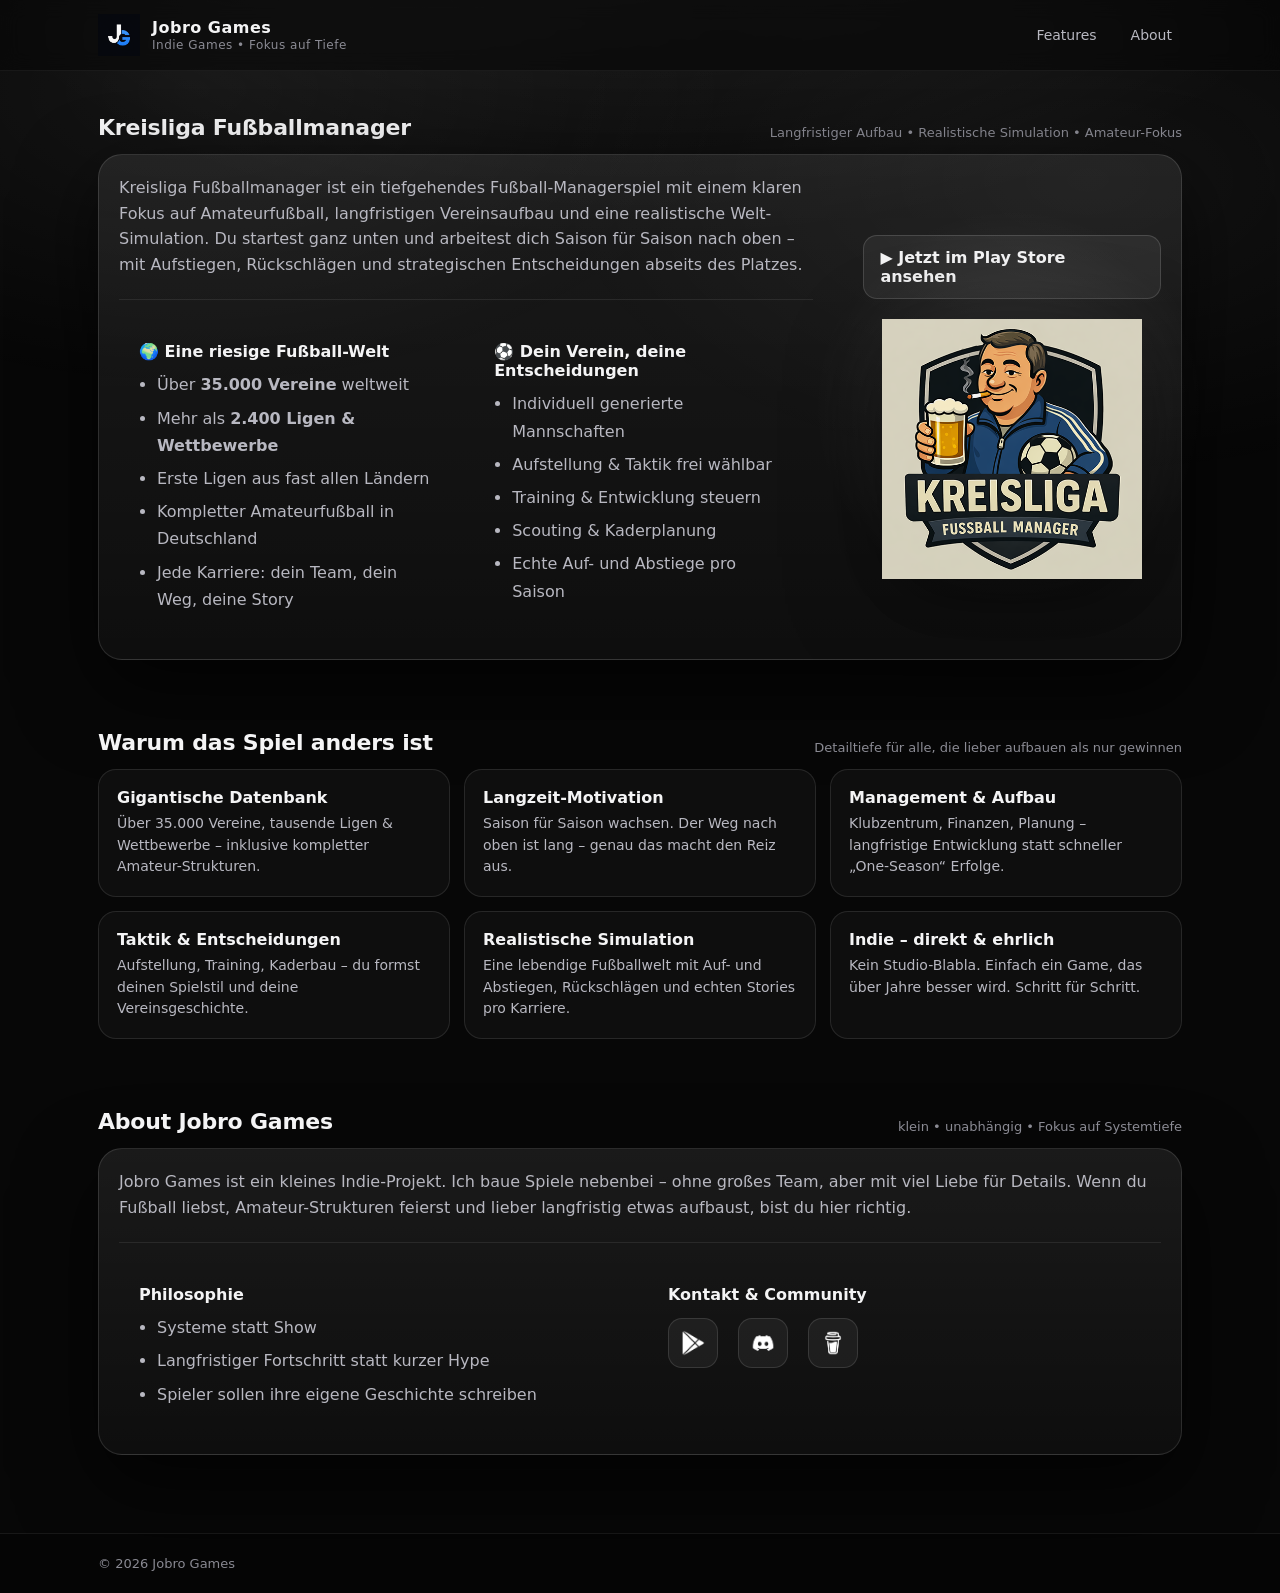
==== commit d34d3982: "Add files via upload" ====
--- a/index.html
+++ b/index.html
@@ -1,798 +1,794 @@
-<!DOCTYPE html>
-<html lang="de">
-<head>
-  <meta charset="UTF-8" />
-  <meta name="viewport" content="width=device-width, initial-scale=1.0" />
-  <title>Jobro Games</title>
-  <meta name="description" content="Jobro Games – Indie Game Development. Featured: Kreisliga Fußballmanager." />
-
-  <style>
-    :root{
-      --bg:#070707;
-      --panel:#0f0f10;
-      --panel2:#121214;
-      --border:#1f1f22;
-      --text:#f4f4f5;
-      --muted:#b8b8c1;
-      --muted2:#8b8b94;
-      --shadow: 0 10px 40px rgba(0,0,0,.55);
-      --radius: 16px;
-      --radius2: 22px;
-
-      --navH: 64px;
-    }
-
-    *{box-sizing:border-box}
-    html,body{height:100%}
-    html{scroll-behavior:smooth;}
-    body{
-      margin:0;
-      font-family: ui-sans-serif, system-ui, -apple-system, Segoe UI, Roboto, Arial, "Helvetica Neue", sans-serif;
-      color:var(--text);
-      background: var(--bg);
-      overflow-x:hidden;
-    }
-
-    body::before{
-      content:"";
-      position:fixed;
-      inset:0;
-      z-index:-1;
-      background:
-        radial-gradient(1200px 600px at 50% -120px, rgba(255,255,255,.10), transparent 60%),
-        radial-gradient(900px 500px at 15% 10%, rgba(255,255,255,.06), transparent 60%),
-        radial-gradient(900px 500px at 85% 20%, rgba(255,255,255,.05), transparent 60%);
-    }
-
-    a{color:inherit; text-decoration:none}
-    .container{max-width:1120px; margin:0 auto; padding:0 18px}
-
-    /* ===== NAV ===== */
-    .nav{
-      position:sticky; top:0; z-index:50;
-      backdrop-filter: blur(10px);
-      background: rgba(7,7,7,.55);
-      border-bottom: 1px solid rgba(255,255,255,.06);
-    }
-    .nav-inner{
-      display:flex; align-items:center; justify-content:space-between;
-      padding:14px 0;
-      min-height: var(--navH);
-    }
-
-    .brand{
-      display:flex; align-items:center; gap:12px;
-      letter-spacing:.5px;
-      min-width: 0;
-    }
-    .brand-logo{
-      width:42px;
-      height:42px;
-      display:flex;
-      align-items:center;
-      justify-content:center;
-      flex: 0 0 auto;
-    }
-    .brand-logo img{
-      max-width:100%;
-      max-height:100%;
-      object-fit:contain;
-      display:block;
-    }
-    .brand-title{font-weight:800; white-space:nowrap}
-    .brand-sub{font-size:12px; color:var(--muted2); margin-top:1px; white-space:nowrap}
-
-    .nav-links{
-      display:flex; gap:14px; align-items:center;
-    }
-    .nav-links a{
-      font-size:14px; color:var(--muted);
-      padding:8px 10px; border-radius:10px;
-      transition:.2s ease;
-    }
-    .nav-links a:hover{
-      color:var(--text);
-      background: rgba(255,255,255,.06);
-    }
-
-    /* Mobile nav toggle + drawer */
-    .nav-toggle{
-      display:none;
-      width:44px; height:44px;
-      border-radius:14px;
-      border:1px solid rgba(255,255,255,.16);
-      background: rgba(255,255,255,.04);
-      color: var(--text);
-      cursor:pointer;
-      align-items:center;
-      justify-content:center;
-      transition:.2s ease;
-    }
-    .nav-toggle:hover{background: rgba(255,255,255,.10)}
-    .burger{
-      width:18px; height:12px; position:relative;
-    }
-    .burger span{
-      position:absolute; left:0; right:0;
-      height:2px; border-radius:99px;
-      background: rgba(255,255,255,.85);
-      transition:.2s ease;
-    }
-    .burger span:nth-child(1){top:0}
-    .burger span:nth-child(2){top:5px; opacity:.9}
-    .burger span:nth-child(3){bottom:0}
-    .nav-open .burger span:nth-child(1){transform: translateY(5px) rotate(45deg)}
-    .nav-open .burger span:nth-child(2){opacity:0}
-    .nav-open .burger span:nth-child(3){transform: translateY(-5px) rotate(-45deg)}
-
-    .nav-drawer{
-      display:none;
-      padding: 10px 0 16px;
-    }
-    .nav-drawer a{
-      display:block;
-      padding:12px 14px;
-      margin: 8px 0;
-      border-radius:14px;
-      border:1px solid rgba(255,255,255,.10);
-      background: rgba(255,255,255,.03);
-      color: var(--text);
-      font-weight:700;
-    }
-    .nav-drawer a:active{transform: translateY(1px)}
-    .nav-open .nav-drawer{display:block}
-
-    /* ===== TYPO + CARDS ===== */
-    .card{
-      background: linear-gradient(180deg, rgba(255,255,255,.08), rgba(255,255,255,.03));
-      border:1px solid rgba(255,255,255,.12);
-      border-radius: 24px;
-      box-shadow: 0 30px 80px rgba(0,0,0,.65);
-    }
-
-    h1{
-      margin:14px 0 10px;
-      font-size:46px;
-      line-height:1.05;
-      letter-spacing:-.6px;
-    }
-    .lead{
-      margin:0;
-      color: var(--muted);
-      font-size:16px;
-      line-height:1.6;
-      max-width:58ch;
-    }
-
-    section{
-      padding:26px 0;
-      scroll-margin-top: 90px;
-    }
-
-    .section-title{
-      display:flex; align-items:flex-end; justify-content:space-between;
-      gap:16px;
-      margin:18px 0 14px;
-    }
-    .section-title h2{
-      margin:0;
-      font-size:22px;
-      letter-spacing:-.2px;
-    }
-    .section-title p{
-      margin:0;
-      color: var(--muted2);
-      font-size:13px;
-    }
-
-    .panel{padding:20px}
-    .panel h3{margin:0 0 10px; font-size:16px}
-    .panel ul{margin:0; padding-left:18px; color:var(--muted); line-height:1.7}
-    .panel li{margin:6px 0}
-
-    .divider{
-      height:1px; background: rgba(255,255,255,.08);
-      margin: 22px 0;
-    }
-
-    /* ===== GAME SECTION LAYOUT ===== */
-    .game-layout{
-      display:grid;
-      grid-template-columns: 1.4fr 0.6fr; /* desktop look bleibt */
-      gap:50px;
-      align-items:center;
-      position:relative;
-    }
-    .game-left{position:relative; z-index:2;}
-    .game-right{
-      position:relative;
-      display:flex;
-      flex-direction:column;
-      align-items:center;
-      justify-content:center;
-      gap:20px;
-    }
-    .game-right img{
-      width:260px;
-      max-width:100%;
-      height:auto;
-      opacity:0.96;
-      transition:0.4s ease;
-      filter: drop-shadow(0 25px 50px rgba(0,0,0,.55));
-      display:block;
-    }
-    .game-right::before{
-      content:"";
-      position:absolute;
-      width:480px;
-      height:480px;
-      background:radial-gradient(circle, rgba(255,255,255,.12), transparent 60%);
-      z-index:-1;
-      border-radius:50%;
-    }
-
-    .grid-2{
-      display:grid;
-      grid-template-columns: 1fr 1fr;
-      gap:16px;
-    }
-    @media (max-width: 980px){
-      .grid-2{grid-template-columns:1fr}
-    }
-
-    /* Mobile-only accordion (statt lange Listen oben) */
-    .mobile-accordion{display:none; margin-top: 8px;}
-    .details-card{
-      border:1px solid rgba(255,255,255,.10);
-      background: rgba(255,255,255,.03);
-      border-radius: 18px;
-      overflow:hidden;
-    }
-    .details-card summary{
-      list-style:none;
-      cursor:pointer;
-      padding:14px 16px;
-      font-weight:900;
-      display:flex;
-      align-items:center;
-      justify-content:space-between;
-      gap:10px;
-    }
-    .details-card summary::-webkit-details-marker{display:none}
-    .details-card summary .chev{
-      width:10px; height:10px;
-      border-right:2px solid rgba(255,255,255,.75);
-      border-bottom:2px solid rgba(255,255,255,.75);
-      transform: rotate(45deg);
-      transition:.2s ease;
-      margin-top:-2px;
-      flex: 0 0 auto;
-    }
-    .details-card[open] summary .chev{transform: rotate(-135deg); margin-top: 3px;}
-    .details-body{padding: 0 16px 14px; color: var(--muted); line-height:1.7;}
-    .details-body ul{margin:0; padding-left:18px;}
-
-    /* ===== BUTTONS ===== */
-    .cta-row{
-      display:flex; flex-wrap:wrap; gap:12px;
-      margin-top:18px;
-    }
-    .btn{
-      display:inline-flex; align-items:center; justify-content:center;
-      gap:10px;
-      padding:12px 16px;
-      border-radius: 14px;
-      border:1px solid rgba(255,255,255,.14);
-      background: rgba(255,255,255,.06);
-      color:var(--text);
-      font-weight:700;
-      transition:.2s ease;
-      cursor:pointer;
-      user-select:none;
-    }
-    .btn:hover{
-      background: rgba(255,255,255,.12);
-      transform: translateY(-1px);
-    }
-    .btn.primary{
-      background: #ffffff;
-      color:#0b0b0b;
-      border-color: rgba(255,255,255,.9);
-    }
-    .btn.primary:hover{background:#f0f0f0;}
-    .btn small{font-weight:600; opacity:.8}
-
-    /* ===== FEATURES GRID ===== */
-    .feature-grid{
-      display:grid;
-      grid-template-columns: repeat(3, 1fr);
-      gap:14px;
-    }
-    @media (max-width: 980px){
-      .feature-grid{grid-template-columns:1fr}
-    }
-    .feature{
-      padding:18px;
-      border-radius: 18px;
-      border:1px solid rgba(255,255,255,.10);
-      background: rgba(255,255,255,.03);
-    }
-    .feature .title{font-weight:900; margin-bottom:6px}
-    .feature .desc{color:var(--muted); font-size:14px; line-height:1.55}
-
-    /* ===== ICON LINKS ===== */
-    .icon-links{
-      display:flex;
-      gap:20px;
-      margin-top:14px;
-    }
-    .icon-link{
-      width:50px;
-      height:50px;
-      display:flex;
-      align-items:center;
-      justify-content:center;
-      border-radius:14px;
-      border:1px solid rgba(255,255,255,.12);
-      background:rgba(255,255,255,.05);
-      transition:.25s ease;
-    }
-    .icon-link:hover{
-      background:rgba(255,255,255,.12);
-      transform:translateY(-3px);
-    }
-    .icon-link img{
-      width:26px;
-      height:26px;
-      object-fit:contain;
-      display:block;
-    }
-
-    /* ===== FOOTER ===== */
-    footer{
-      margin-top: 30px;
-      border-top:1px solid rgba(255,255,255,.08);
-      background: rgba(0,0,0,.25);
-    }
-    .footer-inner{
-      padding:22px 0;
-      display:flex; flex-wrap:wrap;
-      gap:14px;
-      align-items:center;
-      justify-content:space-between;
-      color: var(--muted2);
-      font-size:13px;
-    }
-    .footer-links{display:flex; gap:12px; flex-wrap:wrap}
-    .footer-links a{
-      color: var(--muted);
-      padding:6px 10px;
-      border-radius: 10px;
-      border:1px solid rgba(255,255,255,.10);
-      background: rgba(255,255,255,.03);
-    }
-    .footer-links a:hover{
-      color: var(--text);
-      background: rgba(255,255,255,.08);
-    }
-
-    /* Smooth reveal */
-    .reveal{opacity:0; transform: translateY(10px); transition: .55s ease}
-    .reveal.show{opacity:1; transform: translateY(0)}
-
-    /* ====== MOBILE OPTIMIZATION (Desktop bleibt gleich) ====== */
-    @media (max-width: 720px){
-      :root{ --navH: 58px; }
-
-      .container{padding:0 14px}
-
-      .nav-inner{padding:10px 0}
-      .brand-title{font-size:14px}
-      .brand-sub{font-size:11px}
-      .brand{gap:10px}
-      .brand-logo{width:38px; height:38px}
-
-      .nav-links{display:none}
-      .nav-toggle{display:flex}
-
-      /* Drawer spacing aligns with container */
-      .nav-drawer{padding: 8px 0 16px}
-      .nav-drawer a{font-size:14px}
-
-      section{padding:18px 0}
-
-      .section-title{
-        flex-direction:column;
-        align-items:flex-start;
-        gap:8px;
-        margin:12px 0 12px;
-      }
-      .section-title h2{font-size:20px}
-      .section-title p{font-size:12px}
-
-      .panel{padding:16px}
-      .divider{margin: 16px 0}
-
-      /* Game card: Bild/CTA zuerst, Text danach */
-      .game-layout{
-        grid-template-columns: 1fr;
-        gap:18px;
-      }
-      .game-right{
-        order:-1;
-        gap:14px;
-      }
-      .game-right::before{
-        width:340px;
-        height:340px;
-        opacity:.85;
-      }
-      .game-right img{width:220px}
-
-      .hero-cta, .btn.primary.hero-cta{
-        width:100%;
-        text-align:center;
-      }
-
-      /* Auf Mobile nicht 2 große Listen direkt anzeigen */
-      .game-left .grid-2{display:none;}
-      .mobile-accordion{display:grid; gap:12px;}
-
-      /* Feature cards etwas kompakter */
-      .feature{padding:16px}
-      .feature .desc{font-size:13.5px}
-
-      /* Kontakt icons mittig + umbrechen */
-      .icon-links{flex-wrap:wrap; justify-content:flex-start; gap:12px}
-      .icon-link{width:48px; height:48px}
-    }
-
-    /* Very small phones */
-    @media (max-width: 380px){
-      .game-right img{width:200px}
-      .details-card summary{padding:13px 14px}
-      .details-body{padding: 0 14px 12px}
-    }
-  </style>
-</head>
-
-<body>
-  <div class="nav" id="navRoot">
-    <div class="container">
-      <div class="nav-inner">
-        <div class="brand">
-          <div class="brand-logo">
-            <img src="/assets/logo.png" alt="Jobro Games Logo">
-          </div>
-          <div style="min-width:0">
-            <div class="brand-title">Jobro Games</div>
-            <div class="brand-sub">Indie Games • Fokus auf Tiefe</div>
-          </div>
-        </div>
-
-        <!-- Desktop links -->
-        <div class="nav-links" aria-label="Hauptnavigation">
-          <a href="#features">Features</a>
-          <a href="#about">About</a>
-        </div>
-
-        <!-- Mobile toggle -->
-        <button class="nav-toggle" id="navToggle" aria-label="Menü öffnen" aria-expanded="false" aria-controls="navDrawer">
-          <div class="burger" aria-hidden="true">
-            <span></span><span></span><span></span>
-          </div>
-        </button>
-      </div>
-
-      <!-- Mobile drawer -->
-      <div class="nav-drawer" id="navDrawer" aria-label="Mobile Navigation">
-        <a href="#game"   data-navclose="1">Kreisliga Fußballmanager</a>
-        <a href="#features" data-navclose="1">Features</a>
-        <a href="#about" data-navclose="1">About</a>
-      </div>
-    </div>
-  </div>
-
-  <main class="container">
-
-    <!-- GAME -->
-    <section id="game" class="reveal">
-      <div class="section-title">
-        <h2>Kreisliga Fußballmanager</h2>
-        <p>Langfristiger Aufbau • Realistische Simulation • Amateur-Fokus</p>
-      </div>
-
-      <div class="card panel game-layout">
-
-        <!-- LINKER BEREICH -->
-        <div class="game-left">
-          <p class="lead" style="max-width:none">
-            Kreisliga Fußballmanager ist ein tiefgehendes Fußball-Managerspiel mit einem klaren Fokus auf Amateurfußball,
-            langfristigen Vereinsaufbau und eine realistische Welt-Simulation.
-            Du startest ganz unten und arbeitest dich Saison für Saison nach oben – mit Aufstiegen, Rückschlägen
-            und strategischen Entscheidungen abseits des Platzes.
-          </p>
-
-          <div class="divider"></div>
-
-          <!-- Desktop: wie bisher -->
-          <div class="grid-2">
-            <div class="panel">
-              <h3>🌍 Eine riesige Fußball-Welt</h3>
-              <ul>
-                <li>Über <strong>35.000 Vereine</strong> weltweit</li>
-                <li>Mehr als <strong>2.400 Ligen & Wettbewerbe</strong></li>
-                <li>Erste Ligen aus fast allen Ländern</li>
-                <li>Kompletter Amateurfußball in Deutschland</li>
-                <li>Jede Karriere: dein Team, dein Weg, deine Story</li>
-              </ul>
-            </div>
-
-            <div class="panel">
-              <h3>⚽ Dein Verein, deine Entscheidungen</h3>
-              <ul>
-                <li>Individuell generierte Mannschaften</li>
-                <li>Aufstellung & Taktik frei wählbar</li>
-                <li>Training & Entwicklung steuern</li>
-                <li>Scouting & Kaderplanung</li>
-                <li>Echte Auf- und Abstiege pro Saison</li>
-              </ul>
-            </div>
-          </div>
-
-          <!-- Mobile: kompakt (Features "fallen raus") -->
-          <div class="mobile-accordion" aria-label="Mobile Features">
-            <details class="details-card">
-              <summary>
-                <span>🌍 Eine riesige Fußball‑Welt</span>
-                <span class="chev" aria-hidden="true"></span>
-              </summary>
-              <div class="details-body">
-                <ul>
-                  <li>Über <strong>35.000 Vereine</strong> weltweit</li>
-                  <li>Mehr als <strong>2.400 Ligen & Wettbewerbe</strong></li>
-                  <li>Erste Ligen aus fast allen Ländern</li>
-                  <li>Kompletter Amateurfußball in Deutschland</li>
-                  <li>Jede Karriere: dein Team, dein Weg, deine Story</li>
-                </ul>
-              </div>
-            </details>
-
-            <details class="details-card">
-              <summary>
-                <span>⚽ Dein Verein, deine Entscheidungen</span>
-                <span class="chev" aria-hidden="true"></span>
-              </summary>
-              <div class="details-body">
-                <ul>
-                  <li>Individuell generierte Mannschaften</li>
-                  <li>Aufstellung & Taktik frei wählbar</li>
-                  <li>Training & Entwicklung steuern</li>
-                  <li>Scouting & Kaderplanung</li>
-                  <li>Echte Auf‑ und Abstiege pro Saison</li>
-                </ul>
-              </div>
-            </details>
-          </div>
-        </div>
-
-        <!-- RECHTER BEREICH -->
-        <div class="game-right">
-          <a class="btn primary hero-cta"
-             href="https://play.google.com/store/apps/details?id=de.kreisliga.manager"
-             target="_blank" rel="noopener">
-             ▶ Jetzt im Play Store ansehen
-          </a>
-          <img src="/assets/kreisliga-logo.png" alt="Kreisliga Fußballmanager Logo">
-        </div>
-
-      </div>
-    </section>
-
-    <!-- FEATURES -->
-    <section id="features" class="reveal">
-      <div class="section-title">
-        <h2>Warum das Spiel anders ist</h2>
-        <p>Detailtiefe für alle, die lieber aufbauen als nur gewinnen</p>
-      </div>
-
-      <div class="feature-grid">
-        <div class="feature">
-          <div class="title">Gigantische Datenbank</div>
-          <div class="desc">Über 35.000 Vereine, tausende Ligen & Wettbewerbe – inklusive kompletter Amateur-Strukturen.</div>
-        </div>
-        <div class="feature">
-          <div class="title">Langzeit-Motivation</div>
-          <div class="desc">Saison für Saison wachsen. Der Weg nach oben ist lang – genau das macht den Reiz aus.</div>
-        </div>
-        <div class="feature">
-          <div class="title">Management & Aufbau</div>
-          <div class="desc">Klubzentrum, Finanzen, Planung – langfristige Entwicklung statt schneller „One-Season“ Erfolge.</div>
-        </div>
-        <div class="feature">
-          <div class="title">Taktik & Entscheidungen</div>
-          <div class="desc">Aufstellung, Training, Kaderbau – du formst deinen Spielstil und deine Vereinsgeschichte.</div>
-        </div>
-        <div class="feature">
-          <div class="title">Realistische Simulation</div>
-          <div class="desc">Eine lebendige Fußballwelt mit Auf- und Abstiegen, Rückschlägen und echten Stories pro Karriere.</div>
-        </div>
-        <div class="feature">
-          <div class="title">Indie – direkt & ehrlich</div>
-          <div class="desc">Kein Studio-Blabla. Einfach ein Game, das über Jahre besser wird. Schritt für Schritt.</div>
-        </div>
-      </div>
-    </section>
-
-    <!-- ABOUT -->
-    <section id="about" class="reveal">
-      <div class="section-title">
-        <h2>About Jobro Games</h2>
-        <p>klein • unabhängig • Fokus auf Systemtiefe</p>
-      </div>
-
-      <div class="card panel">
-        <p class="lead" style="max-width:none">
-          Jobro Games ist ein kleines Indie-Projekt. Ich baue Spiele nebenbei – ohne großes Team,
-          aber mit viel Liebe für Details. Wenn du Fußball liebst, Amateur-Strukturen feierst und
-          lieber langfristig etwas aufbaust, bist du hier richtig.
-        </p>
-
-        <div class="divider"></div>
-
-        <div class="grid-2">
-          <div class="panel">
-            <h3>Philosophie</h3>
-            <ul>
-              <li>Systeme statt Show</li>
-              <li>Langfristiger Fortschritt statt kurzer Hype</li>
-              <li>Spieler sollen ihre eigene Geschichte schreiben</li>
-            </ul>
-          </div>
-
-          <div class="panel">
-            <h3>Kontakt & Community</h3>
-            <div class="icon-links">
-              <a href="https://play.google.com/store/apps/details?id=de.kreisliga.manager"
-                 target="_blank" rel="noopener"
-                 class="icon-link">
-                <img src="/assets/icons/google-play.png" alt="Google Play">
-              </a>
-
-              <a href="https://discord.gg/mZrKCEYVQP"
-                 target="_blank" rel="noopener"
-                 class="icon-link">
-                <img src="/assets/icons/discord.png" alt="Discord">
-              </a>
-
-              <a href="https://buymeacoffee.com/jobrogames"
-                 target="_blank" rel="noopener"
-                 class="icon-link">
-                <img src="/assets/icons/covfefe.png" alt="BMAC">
-              </a>
-            </div>
-          </div>
-        </div>
-      </div>
-    </section>
-
-    <div style="height:22px"></div>
-  </main>
-
-  <footer>
-    <div class="container">
-      <div class="footer-inner">
-        <div>© <span id="year"></span> Jobro Games</div>
-      </div>
-    </div>
-  </footer>
-
-  <script>
-    // Footer year
-    document.getElementById("year").textContent = new Date().getFullYear();
-
-    // Reveal on scroll
-    const els = Array.from(document.querySelectorAll(".reveal"));
-    const io = new IntersectionObserver((entries)=>{
-      for(const e of entries){
-        if(e.isIntersecting) e.target.classList.add("show");
-      }
-    }, {threshold: 0.12});
-    els.forEach(el => io.observe(el));
-
-    // Mobile nav
-    (function(){
-      const root = document.getElementById("navRoot");
-      const toggle = document.getElementById("navToggle");
-      const drawer = document.getElementById("navDrawer");
-      if(!root || !toggle || !drawer) return;
-
-      function setOpen(open){
-        root.classList.toggle("nav-open", open);
-        toggle.setAttribute("aria-expanded", open ? "true" : "false");
-        toggle.setAttribute("aria-label", open ? "Menü schließen" : "Menü öffnen");
-      }
-
-      toggle.addEventListener("click", ()=>{
-        setOpen(!root.classList.contains("nav-open"));
-      });
-
-      // close on link click
-      drawer.addEventListener("click", (e)=>{
-        const a = e.target.closest("a[data-navclose]");
-        if(a) setOpen(false);
-      });
-
-      // close on outside click
-      document.addEventListener("click", (e)=>{
-        if(!root.classList.contains("nav-open")) return;
-        const inside = root.contains(e.target);
-        if(!inside) setOpen(false);
-      });
-
-      // close on escape
-      document.addEventListener("keydown", (e)=>{
-        if(e.key === "Escape") setOpen(false);
-      });
-    })();
-
-    // Slider (nur falls vorhanden – verhindert JS Fehler, wenn Slider-HTML fehlt)
-    (function(){
-      const slidesEl = document.getElementById("slides");
-      const sliderEl = document.getElementById("slider");
-      const pillsEl  = document.getElementById("pills");
-      const prevBtn  = document.getElementById("prevBtn");
-      const nextBtn  = document.getElementById("nextBtn");
-      if(!slidesEl || !sliderEl || !pillsEl || !prevBtn || !nextBtn) return;
-
-      const total = slidesEl.children.length;
-      let idx = 0;
-      let autoTimer = null;
-
-      function renderPills(){
-        pillsEl.innerHTML = "";
-        for(let i=0;i<total;i++){
-          const p = document.createElement("div");
-          p.className = "pill" + (i===idx ? " active" : "");
-          p.title = "Slide " + (i+1);
-          p.onclick = () => go(i);
-          pillsEl.appendChild(p);
-        }
-      }
-
-      function go(n){
-        idx = (n + total) % total;
-        slidesEl.style.transform = "translateX(" + (-idx*100) + "%)";
-        renderPills();
-        restartAuto();
-      }
-
-      function prev(){ go(idx - 1); }
-      function next(){ go(idx + 1); }
-
-      function restartAuto(){
-        if(autoTimer) clearInterval(autoTimer);
-        autoTimer = setInterval(next, 5500);
-      }
-
-      prevBtn.onclick = prev;
-      nextBtn.onclick = next;
-
-      // Swipe (mobile)
-      let startX = null;
-      sliderEl.addEventListener("touchstart", (e)=>{ startX = e.touches[0].clientX; }, {passive:true});
-      sliderEl.addEventListener("touchend", (e)=>{
-        if(startX == null) return;
-        const endX = e.changedTouches[0].clientX;
-        const diff = endX - startX;
-        if(Math.abs(diff) > 40) diff > 0 ? prev() : next();
-        startX = null;
-      }, {passive:true});
-
-      renderPills();
-      go(0);
-      restartAuto();
-    })();
-  </script>
-</body>
-</html>
+<!DOCTYPE html>
+<html lang="de">
+<head>
+  <meta charset="UTF-8" />
+  <meta name="viewport" content="width=device-width, initial-scale=1.0" />
+  <title>Jobro Games</title>
+  <meta name="description" content="Jobro Games – Indie Game Development. Featured: Kreisliga Fußballmanager." />
+
+  <style>
+    :root{
+      --bg:#070707;
+      --panel:#0f0f10;
+      --panel2:#121214;
+      --border:#1f1f22;
+      --text:#f4f4f5;
+      --muted:#b8b8c1;
+      --muted2:#8b8b94;
+      --shadow: 0 10px 40px rgba(0,0,0,.55);
+      --radius: 16px;
+      --radius2: 22px;
+
+      --navH: 64px;
+    }
+
+    *{box-sizing:border-box}
+    html,body{height:100%}
+    html{scroll-behavior:smooth;}
+    body{
+      margin:0;
+      font-family: ui-sans-serif, system-ui, -apple-system, Segoe UI, Roboto, Arial, "Helvetica Neue", sans-serif;
+      color:var(--text);
+      background: var(--bg);
+      overflow-x:hidden;
+    }
+
+    body::before{
+      content:"";
+      position:fixed;
+      inset:0;
+      z-index:-1;
+      background:
+        radial-gradient(1200px 600px at 50% -120px, rgba(255,255,255,.10), transparent 60%),
+        radial-gradient(900px 500px at 15% 10%, rgba(255,255,255,.06), transparent 60%),
+        radial-gradient(900px 500px at 85% 20%, rgba(255,255,255,.05), transparent 60%);
+    }
+
+    a{color:inherit; text-decoration:none}
+    .container{max-width:1120px; margin:0 auto; padding:0 18px}
+
+    /* ===== NAV ===== */
+    .nav{
+      position:sticky; top:0; z-index:50;
+      backdrop-filter: blur(10px);
+      background: rgba(7,7,7,.55);
+      border-bottom: 1px solid rgba(255,255,255,.06);
+    }
+    .nav-inner{
+      display:flex; align-items:center; justify-content:space-between;
+      padding:14px 0;
+      min-height: var(--navH);
+    }
+
+    .brand{
+      display:flex; align-items:center; gap:12px;
+      letter-spacing:.5px;
+      min-width: 0;
+    }
+    .brand-logo{
+      width:42px;
+      height:42px;
+      display:flex;
+      align-items:center;
+      justify-content:center;
+      flex: 0 0 auto;
+    }
+    .brand-logo img{
+      max-width:100%;
+      max-height:100%;
+      object-fit:contain;
+      display:block;
+    }
+    .brand-title{font-weight:800; white-space:nowrap}
+    .brand-sub{font-size:12px; color:var(--muted2); margin-top:1px; white-space:nowrap}
+
+    .nav-links{
+      display:flex; gap:14px; align-items:center;
+    }
+    .nav-links a{
+      font-size:14px; color:var(--muted);
+      padding:8px 10px; border-radius:10px;
+      transition:.2s ease;
+    }
+    .nav-links a:hover{
+      color:var(--text);
+      background: rgba(255,255,255,.06);
+    }
+
+    /* Mobile nav toggle + drawer */
+    .nav-toggle{
+      display:none;
+      width:44px; height:44px;
+      border-radius:14px;
+      border:1px solid rgba(255,255,255,.16);
+      background: rgba(255,255,255,.04);
+      color: var(--text);
+      cursor:pointer;
+      align-items:center;
+      justify-content:center;
+      transition:.2s ease;
+    }
+    .nav-toggle:hover{background: rgba(255,255,255,.10)}
+    .burger{
+      width:18px; height:12px; position:relative;
+    }
+    .burger span{
+      position:absolute; left:0; right:0;
+      height:2px; border-radius:99px;
+      background: rgba(255,255,255,.85);
+      transition:.2s ease;
+    }
+    .burger span:nth-child(1){top:0}
+    .burger span:nth-child(2){top:5px; opacity:.9}
+    .burger span:nth-child(3){bottom:0}
+    .nav-open .burger span:nth-child(1){transform: translateY(5px) rotate(45deg)}
+    .nav-open .burger span:nth-child(2){opacity:0}
+    .nav-open .burger span:nth-child(3){transform: translateY(-5px) rotate(-45deg)}
+
+    .nav-drawer{
+      display:none;
+      padding: 10px 0 16px;
+    }
+    .nav-drawer a{
+      display:block;
+      padding:12px 14px;
+      margin: 8px 0;
+      border-radius:14px;
+      border:1px solid rgba(255,255,255,.10);
+      background: rgba(255,255,255,.03);
+      color: var(--text);
+      font-weight:700;
+    }
+    .nav-drawer a:active{transform: translateY(1px)}
+    .nav-open .nav-drawer{display:block}
+
+    /* ===== TYPO + CARDS ===== */
+    .card{
+      background: linear-gradient(180deg, rgba(255,255,255,.08), rgba(255,255,255,.03));
+      border:1px solid rgba(255,255,255,.12);
+      border-radius: 24px;
+      box-shadow: 0 30px 80px rgba(0,0,0,.65);
+    }
+
+    h1{
+      margin:14px 0 10px;
+      font-size:46px;
+      line-height:1.05;
+      letter-spacing:-.6px;
+    }
+    .lead{
+      margin:0;
+      color: var(--muted);
+      font-size:16px;
+      line-height:1.6;
+      max-width:58ch;
+    }
+
+    section{
+      padding:26px 0;
+      scroll-margin-top: 90px;
+    }
+
+    .section-title{
+      display:flex; align-items:flex-end; justify-content:space-between;
+      gap:16px;
+      margin:18px 0 14px;
+    }
+    .section-title h2{
+      margin:0;
+      font-size:22px;
+      letter-spacing:-.2px;
+    }
+    .section-title p{
+      margin:0;
+      color: var(--muted2);
+      font-size:13px;
+    }
+
+    .panel{padding:20px}
+    .panel h3{margin:0 0 10px; font-size:16px}
+    .panel ul{margin:0; padding-left:18px; color:var(--muted); line-height:1.7}
+    .panel li{margin:6px 0}
+
+    .divider{
+      height:1px; background: rgba(255,255,255,.08);
+      margin: 22px 0;
+    }
+
+    /* ===== GAME SECTION LAYOUT ===== */
+    .game-layout{
+      display:grid;
+      grid-template-columns: 1.4fr 0.6fr; /* desktop look bleibt */
+      gap:50px;
+      align-items:center;
+      position:relative;
+    }
+    .game-left{position:relative; z-index:2;}
+    .game-right{
+      position:relative;
+      display:flex;
+      flex-direction:column;
+      align-items:center;
+      justify-content:center;
+      gap:20px;
+    }
+    .game-right img{
+      width:260px;
+      max-width:100%;
+      height:auto;
+      opacity:0.96;
+      transition:0.4s ease;
+      filter: drop-shadow(0 25px 50px rgba(0,0,0,.55));
+      display:block;
+    }
+    .game-right::before{
+      content:"";
+      position:absolute;
+      width:480px;
+      height:480px;
+      background:radial-gradient(circle, rgba(255,255,255,.12), transparent 60%);
+      z-index:-1;
+      border-radius:50%;
+    }
+
+    .grid-2{
+      display:grid;
+      grid-template-columns: 1fr 1fr;
+      gap:16px;
+    }
+    @media (max-width: 980px){
+      .grid-2{grid-template-columns:1fr}
+    }
+
+    /* Mobile-only accordion (statt lange Listen oben) */
+    .mobile-accordion{display:none; margin-top: 8px;}
+    .details-card{
+      border:1px solid rgba(255,255,255,.10);
+      background: rgba(255,255,255,.03);
+      border-radius: 18px;
+      overflow:hidden;
+    }
+    .details-card summary{
+      list-style:none;
+      cursor:pointer;
+      padding:14px 16px;
+      font-weight:900;
+      display:flex;
+      align-items:center;
+      justify-content:space-between;
+      gap:10px;
+    }
+    .details-card summary::-webkit-details-marker{display:none}
+    .details-card summary .chev{
+      width:10px; height:10px;
+      border-right:2px solid rgba(255,255,255,.75);
+      border-bottom:2px solid rgba(255,255,255,.75);
+      transform: rotate(45deg);
+      transition:.2s ease;
+      margin-top:-2px;
+      flex: 0 0 auto;
+    }
+    .details-card[open] summary .chev{transform: rotate(-135deg); margin-top: 3px;}
+    .details-body{padding: 0 16px 14px; color: var(--muted); line-height:1.7;}
+    .details-body ul{margin:0; padding-left:18px;}
+
+    /* ===== BUTTONS ===== */
+    .cta-row{
+      display:flex; flex-wrap:wrap; gap:12px;
+      margin-top:18px;
+    }
+    .btn{
+      display:inline-flex; align-items:center; justify-content:center;
+      gap:10px;
+      padding:12px 16px;
+      border-radius: 14px;
+      border:1px solid rgba(255,255,255,.14);
+      background: rgba(255,255,255,.06);
+      color:var(--text);
+      font-weight:700;
+      transition:.2s ease;
+      cursor:pointer;
+      user-select:none;
+    }
+    .btn:hover{
+      background: rgba(255,255,255,.12);
+      transform: translateY(-1px);
+    }
+    .btn.primary:hover{background:#f0f0f0;}
+    .btn small{font-weight:600; opacity:.8}
+
+    /* ===== FEATURES GRID ===== */
+    .feature-grid{
+      display:grid;
+      grid-template-columns: repeat(3, 1fr);
+      gap:14px;
+    }
+    @media (max-width: 980px){
+      .feature-grid{grid-template-columns:1fr}
+    }
+    .feature{
+      padding:18px;
+      border-radius: 18px;
+      border:1px solid rgba(255,255,255,.10);
+      background: rgba(255,255,255,.03);
+    }
+    .feature .title{font-weight:900; margin-bottom:6px}
+    .feature .desc{color:var(--muted); font-size:14px; line-height:1.55}
+
+    /* ===== ICON LINKS ===== */
+    .icon-links{
+      display:flex;
+      gap:20px;
+      margin-top:14px;
+    }
+    .icon-link{
+      width:50px;
+      height:50px;
+      display:flex;
+      align-items:center;
+      justify-content:center;
+      border-radius:14px;
+      border:1px solid rgba(255,255,255,.12);
+      background:rgba(255,255,255,.05);
+      transition:.25s ease;
+    }
+    .icon-link:hover{
+      background:rgba(255,255,255,.12);
+      transform:translateY(-3px);
+    }
+    .icon-link img{
+      width:26px;
+      height:26px;
+      object-fit:contain;
+      display:block;
+    }
+
+    /* ===== FOOTER ===== */
+    footer{
+      margin-top: 30px;
+      border-top:1px solid rgba(255,255,255,.08);
+      background: rgba(0,0,0,.25);
+    }
+    .footer-inner{
+      padding:22px 0;
+      display:flex; flex-wrap:wrap;
+      gap:14px;
+      align-items:center;
+      justify-content:space-between;
+      color: var(--muted2);
+      font-size:13px;
+    }
+    .footer-links{display:flex; gap:12px; flex-wrap:wrap}
+    .footer-links a{
+      color: var(--muted);
+      padding:6px 10px;
+      border-radius: 10px;
+      border:1px solid rgba(255,255,255,.10);
+      background: rgba(255,255,255,.03);
+    }
+    .footer-links a:hover{
+      color: var(--text);
+      background: rgba(255,255,255,.08);
+    }
+
+    /* Smooth reveal */
+    .reveal{opacity:0; transform: translateY(10px); transition: .55s ease}
+    .reveal.show{opacity:1; transform: translateY(0)}
+
+    /* ====== MOBILE OPTIMIZATION (Desktop bleibt gleich) ====== */
+    @media (max-width: 720px){
+      :root{ --navH: 58px; }
+
+      .container{padding:0 14px}
+
+      .nav-inner{padding:10px 0}
+      .brand-title{font-size:14px}
+      .brand-sub{font-size:11px}
+      .brand{gap:10px}
+      .brand-logo{width:38px; height:38px}
+
+      .nav-links{display:none}
+      .nav-toggle{display:flex}
+
+      /* Drawer spacing aligns with container */
+      .nav-drawer{padding: 8px 0 16px}
+      .nav-drawer a{font-size:14px}
+
+      section{padding:18px 0}
+
+      .section-title{
+        flex-direction:column;
+        align-items:flex-start;
+        gap:8px;
+        margin:12px 0 12px;
+      }
+      .section-title h2{font-size:20px}
+      .section-title p{font-size:12px}
+
+      .panel{padding:16px}
+      .divider{margin: 16px 0}
+
+      /* Game card: Bild/CTA zuerst, Text danach */
+      .game-layout{
+        grid-template-columns: 1fr;
+        gap:18px;
+      }
+      .game-right{
+        order:-1;
+        gap:14px;
+      }
+      .game-right::before{
+        width:340px;
+        height:340px;
+        opacity:.85;
+      }
+      .game-right img{width:220px}
+
+      .hero-cta, .btn.primary.hero-cta{
+        width:100%;
+        text-align:center;
+      }
+
+      /* Auf Mobile nicht 2 große Listen direkt anzeigen */
+      .game-left .grid-2{display:none;}
+      .mobile-accordion{display:grid; gap:12px;}
+
+      /* Feature cards etwas kompakter */
+      .feature{padding:16px}
+      .feature .desc{font-size:13.5px}
+
+      /* Kontakt icons mittig + umbrechen */
+      .icon-links{flex-wrap:wrap; justify-content:flex-start; gap:12px}
+      .icon-link{width:48px; height:48px}
+    }
+
+    /* Very small phones */
+    @media (max-width: 380px){
+      .game-right img{width:200px}
+      .details-card summary{padding:13px 14px}
+      .details-body{padding: 0 14px 12px}
+    }
+  </style>
+  <link rel="icon" type="image/png" href="assets/kreisliga-logo.png">
+</head>
+
+<body>
+  <div class="nav" id="navRoot">
+    <div class="container">
+      <div class="nav-inner">
+        <div class="brand">
+          <div class="brand-logo">
+            <img src="/assets/logo.png" alt="Jobro Games Logo">
+          </div>
+          <div style="min-width:0">
+            <div class="brand-title">Jobro Games</div>
+            <div class="brand-sub">Indie Games • Fokus auf Tiefe</div>
+          </div>
+        </div>
+
+        <!-- Desktop links -->
+        <div class="nav-links" aria-label="Hauptnavigation">
+          <a href="#features">Features</a>
+          <a href="#about">About</a>
+        </div>
+
+        <!-- Mobile toggle -->
+        <button class="nav-toggle" id="navToggle" aria-label="Menü öffnen" aria-expanded="false" aria-controls="navDrawer">
+          <div class="burger" aria-hidden="true">
+            <span></span><span></span><span></span>
+          </div>
+        </button>
+      </div>
+
+      <!-- Mobile drawer -->
+      <div class="nav-drawer" id="navDrawer" aria-label="Mobile Navigation">
+        <a href="#game"   data-navclose="1">Kreisliga Fußballmanager</a>
+        <a href="#features" data-navclose="1">Features</a>
+        <a href="#about" data-navclose="1">About</a>
+      </div>
+    </div>
+  </div>
+
+  <main class="container">
+
+    <!-- GAME -->
+    <section id="game" class="reveal">
+      <div class="section-title">
+        <h2>Kreisliga Fußballmanager</h2>
+        <p>Langfristiger Aufbau • Realistische Simulation • Amateur-Fokus</p>
+      </div>
+
+      <div class="card panel game-layout">
+
+        <!-- LINKER BEREICH -->
+        <div class="game-left">
+          <p class="lead" style="max-width:none">
+            Kreisliga Fußballmanager ist ein tiefgehendes Fußball-Managerspiel mit einem klaren Fokus auf Amateurfußball,
+            langfristigen Vereinsaufbau und eine realistische Welt-Simulation.
+            Du startest ganz unten und arbeitest dich Saison für Saison nach oben – mit Aufstiegen, Rückschlägen
+            und strategischen Entscheidungen abseits des Platzes.
+          </p>
+
+          <div class="divider"></div>
+
+          <!-- Desktop: wie bisher -->
+          <div class="grid-2">
+            <div class="panel">
+              <h3>🌍 Eine riesige Fußball-Welt</h3>
+              <ul>
+                <li>Über <strong>35.000 Vereine</strong> weltweit</li>
+                <li>Mehr als <strong>2.400 Ligen & Wettbewerbe</strong></li>
+                <li>Erste Ligen aus fast allen Ländern</li>
+                <li>Kompletter Amateurfußball in Deutschland</li>
+                <li>Jede Karriere: dein Team, dein Weg, deine Story</li>
+              </ul>
+            </div>
+
+            <div class="panel">
+              <h3>⚽ Dein Verein, deine Entscheidungen</h3>
+              <ul>
+                <li>Individuell generierte Mannschaften</li>
+                <li>Aufstellung & Taktik frei wählbar</li>
+                <li>Training & Entwicklung steuern</li>
+                <li>Scouting & Kaderplanung</li>
+                <li>Echte Auf- und Abstiege pro Saison</li>
+              </ul>
+            </div>
+          </div>
+
+          <!-- Mobile: kompakt (Features "fallen raus") -->
+          <div class="mobile-accordion" aria-label="Mobile Features">
+            <details class="details-card">
+              <summary>
+                <span>🌍 Eine riesige Fußball‑Welt</span>
+                <span class="chev" aria-hidden="true"></span>
+              </summary>
+              <div class="details-body">
+                <ul>
+                  <li>Über <strong>35.000 Vereine</strong> weltweit</li>
+                  <li>Mehr als <strong>2.400 Ligen & Wettbewerbe</strong></li>
+                  <li>Erste Ligen aus fast allen Ländern</li>
+                  <li>Kompletter Amateurfußball in Deutschland</li>
+                  <li>Jede Karriere: dein Team, dein Weg, deine Story</li>
+                </ul>
+              </div>
+            </details>
+
+            <details class="details-card">
+              <summary>
+                <span>⚽ Dein Verein, deine Entscheidungen</span>
+                <span class="chev" aria-hidden="true"></span>
+              </summary>
+              <div class="details-body">
+                <ul>
+                  <li>Individuell generierte Mannschaften</li>
+                  <li>Aufstellung & Taktik frei wählbar</li>
+                  <li>Training & Entwicklung steuern</li>
+                  <li>Scouting & Kaderplanung</li>
+                  <li>Echte Auf‑ und Abstiege pro Saison</li>
+                </ul>
+              </div>
+            </details>
+          </div>
+        </div>
+
+        <!-- RECHTER BEREICH -->
+        <div class="game-right">
+          <a class="btn primary hero-cta"
+             href="https://play.google.com/store/apps/details?id=de.kreisliga.manager"
+             target="_blank" rel="noopener">
+             ▶ Jetzt im Play Store ansehen
+          </a>
+          <img src="/assets/kreisliga-logo.png" alt="Kreisliga Fußballmanager Logo">
+        </div>
+
+      </div>
+    </section>
+
+    <!-- FEATURES -->
+    <section id="features" class="reveal">
+      <div class="section-title">
+        <h2>Warum das Spiel anders ist</h2>
+        <p>Detailtiefe für alle, die lieber aufbauen als nur gewinnen</p>
+      </div>
+
+      <div class="feature-grid">
+        <div class="feature">
+          <div class="title">Gigantische Datenbank</div>
+          <div class="desc">Über 35.000 Vereine, tausende Ligen & Wettbewerbe – inklusive kompletter Amateur-Strukturen.</div>
+        </div>
+        <div class="feature">
+          <div class="title">Langzeit-Motivation</div>
+          <div class="desc">Saison für Saison wachsen. Der Weg nach oben ist lang – genau das macht den Reiz aus.</div>
+        </div>
+        <div class="feature">
+          <div class="title">Management & Aufbau</div>
+          <div class="desc">Klubzentrum, Finanzen, Planung – langfristige Entwicklung statt schneller „One-Season“ Erfolge.</div>
+        </div>
+        <div class="feature">
+          <div class="title">Taktik & Entscheidungen</div>
+          <div class="desc">Aufstellung, Training, Kaderbau – du formst deinen Spielstil und deine Vereinsgeschichte.</div>
+        </div>
+        <div class="feature">
+          <div class="title">Realistische Simulation</div>
+          <div class="desc">Eine lebendige Fußballwelt mit Auf- und Abstiegen, Rückschlägen und echten Stories pro Karriere.</div>
+        </div>
+        <div class="feature">
+          <div class="title">Indie – direkt & ehrlich</div>
+          <div class="desc">Kein Studio-Blabla. Einfach ein Game, das über Jahre besser wird. Schritt für Schritt.</div>
+        </div>
+      </div>
+    </section>
+
+    <!-- ABOUT -->
+    <section id="about" class="reveal">
+      <div class="section-title">
+        <h2>About Jobro Games</h2>
+        <p>klein • unabhängig • Fokus auf Systemtiefe</p>
+      </div>
+
+      <div class="card panel">
+        <p class="lead" style="max-width:none">
+          Jobro Games ist ein kleines Indie-Projekt. Ich baue Spiele nebenbei – ohne großes Team,
+          aber mit viel Liebe für Details. Wenn du Fußball liebst, Amateur-Strukturen feierst und
+          lieber langfristig etwas aufbaust, bist du hier richtig.
+        </p>
+
+        <div class="divider"></div>
+
+        <div class="grid-2">
+          <div class="panel">
+            <h3>Philosophie</h3>
+            <ul>
+              <li>Systeme statt Show</li>
+              <li>Langfristiger Fortschritt statt kurzer Hype</li>
+              <li>Spieler sollen ihre eigene Geschichte schreiben</li>
+            </ul>
+          </div>
+
+          <div class="panel">
+            <h3>Kontakt & Community</h3>
+            <div class="icon-links">
+              <a href="https://play.google.com/store/apps/details?id=de.kreisliga.manager"
+                 target="_blank" rel="noopener"
+                 class="icon-link">
+                <img src="/assets/icons/google-play.png" alt="Google Play">
+              </a>
+
+              <a href="https://discord.gg/mZrKCEYVQP"
+                 target="_blank" rel="noopener"
+                 class="icon-link">
+                <img src="/assets/icons/discord.png" alt="Discord">
+              </a>
+
+              <a href="https://buymeacoffee.com/jobrogames"
+                 target="_blank" rel="noopener"
+                 class="icon-link">
+                <img src="/assets/icons/covfefe.png" alt="BMAC">
+              </a>
+            </div>
+          </div>
+        </div>
+      </div>
+    </section>
+
+    <div style="height:22px"></div>
+  </main>
+
+  <footer>
+    <div class="container">
+      <div class="footer-inner">
+        <div>© <span id="year"></span> Jobro Games</div>
+      </div>
+    </div>
+  </footer>
+
+  <script>
+    // Footer year
+    document.getElementById("year").textContent = new Date().getFullYear();
+
+    // Reveal on scroll
+    const els = Array.from(document.querySelectorAll(".reveal"));
+    const io = new IntersectionObserver((entries)=>{
+      for(const e of entries){
+        if(e.isIntersecting) e.target.classList.add("show");
+      }
+    }, {threshold: 0.12});
+    els.forEach(el => io.observe(el));
+
+    // Mobile nav
+    (function(){
+      const root = document.getElementById("navRoot");
+      const toggle = document.getElementById("navToggle");
+      const drawer = document.getElementById("navDrawer");
+      if(!root || !toggle || !drawer) return;
+
+      function setOpen(open){
+        root.classList.toggle("nav-open", open);
+        toggle.setAttribute("aria-expanded", open ? "true" : "false");
+        toggle.setAttribute("aria-label", open ? "Menü schließen" : "Menü öffnen");
+      }
+
+      toggle.addEventListener("click", ()=>{
+        setOpen(!root.classList.contains("nav-open"));
+      });
+
+      // close on link click
+      drawer.addEventListener("click", (e)=>{
+        const a = e.target.closest("a[data-navclose]");
+        if(a) setOpen(false);
+      });
+
+      // close on outside click
+      document.addEventListener("click", (e)=>{
+        if(!root.classList.contains("nav-open")) return;
+        const inside = root.contains(e.target);
+        if(!inside) setOpen(false);
+      });
+
+      // close on escape
+      document.addEventListener("keydown", (e)=>{
+        if(e.key === "Escape") setOpen(false);
+      });
+    })();
+
+    // Slider (nur falls vorhanden – verhindert JS Fehler, wenn Slider-HTML fehlt)
+    (function(){
+      const slidesEl = document.getElementById("slides");
+      const sliderEl = document.getElementById("slider");
+      const pillsEl  = document.getElementById("pills");
+      const prevBtn  = document.getElementById("prevBtn");
+      const nextBtn  = document.getElementById("nextBtn");
+      if(!slidesEl || !sliderEl || !pillsEl || !prevBtn || !nextBtn) return;
+
+      const total = slidesEl.children.length;
+      let idx = 0;
+      let autoTimer = null;
+
+      function renderPills(){
+        pillsEl.innerHTML = "";
+        for(let i=0;i<total;i++){
+          const p = document.createElement("div");
+          p.className = "pill" + (i===idx ? " active" : "");
+          p.title = "Slide " + (i+1);
+          p.onclick = () => go(i);
+          pillsEl.appendChild(p);
+        }
+      }
+
+      function go(n){
+        idx = (n + total) % total;
+        slidesEl.style.transform = "translateX(" + (-idx*100) + "%)";
+        renderPills();
+        restartAuto();
+      }
+
+      function prev(){ go(idx - 1); }
+      function next(){ go(idx + 1); }
+
+      function restartAuto(){
+        if(autoTimer) clearInterval(autoTimer);
+        autoTimer = setInterval(next, 5500);
+      }
+
+      prevBtn.onclick = prev;
+      nextBtn.onclick = next;
+
+      // Swipe (mobile)
+      let startX = null;
+      sliderEl.addEventListener("touchstart", (e)=>{ startX = e.touches[0].clientX; }, {passive:true});
+      sliderEl.addEventListener("touchend", (e)=>{
+        if(startX == null) return;
+        const endX = e.changedTouches[0].clientX;
+        const diff = endX - startX;
+        if(Math.abs(diff) > 40) diff > 0 ? prev() : next();
+        startX = null;
+      }, {passive:true});
+
+      renderPills();
+      go(0);
+      restartAuto();
+    })();
+  </script>
+</body>
+</html>
